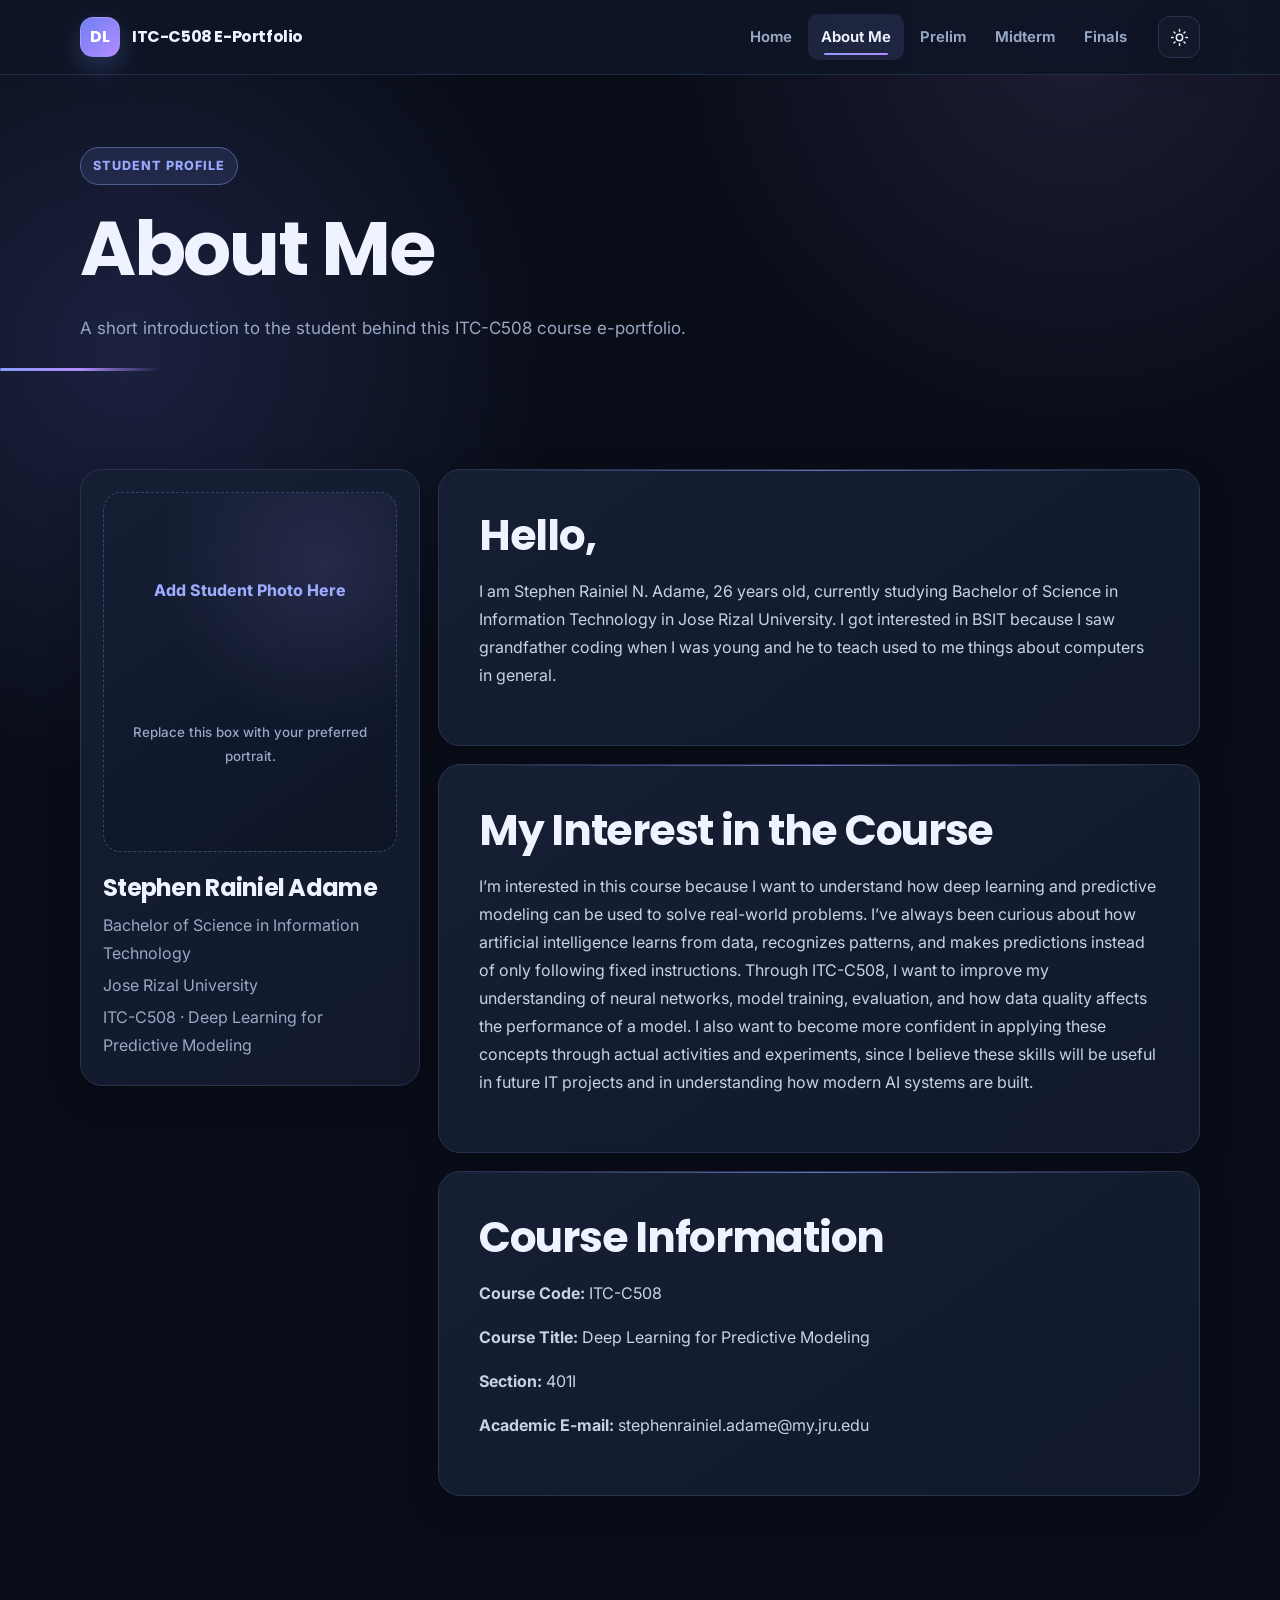
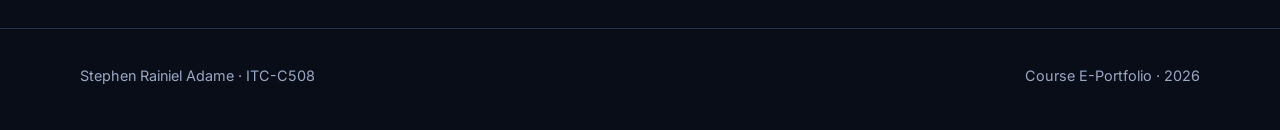
==== about.html @ 0af70e8b "Added dark mode as default + Improve UI design" ====
<!DOCTYPE html>
<html lang="en" data-theme="dark">
<head>
  <meta charset="UTF-8">
  <meta name="viewport" content="width=device-width, initial-scale=1.0">
  <meta name="theme-color" content="#090d18">
  <script>
    (() => {
      const savedTheme = localStorage.getItem('itc508-theme');
      document.documentElement.dataset.theme = savedTheme === 'light' ? 'light' : 'dark';
    })();
  </script>
  <meta name="description" content="About Stephen Rainiel Adame, student in ITC-C508 Deep Learning for Predictive Modeling.">
  <title>About Me | ITC-C508 E-Portfolio</title>
  <link rel="stylesheet" href="assets/styles.css">
</head>
<body>
<header class="site-header">
  <div class="container nav-wrap">
    <a class="brand" href="index.html"><span class="brand-mark">DL</span><span class="brand-text">ITC-C508 E-Portfolio</span></a>
    <button class="menu-button" aria-label="Toggle navigation" aria-expanded="false">☰</button>
    <nav class="nav-links" aria-label="Primary navigation">
      <a href="index.html">Home</a><a href="about.html">About Me</a><a href="prelim.html">Prelim</a><a href="midterm.html">Midterm</a><a href="finals.html">Finals</a>
    </nav>
  </div>
</header>

<main>
  <section class="page-hero">
    <div class="container">
      <span class="eyebrow">Student Profile</span>
      <h1>About Me</h1>
      <p class="lead">A short introduction to the student behind this ITC-C508 course e-portfolio.</p>
    </div>
  </section>

  <section class="section">
    <div class="container about-grid">
      <aside class="profile-card">
        <div class="photo-placeholder">Add Student Photo Here<br><small>Replace this box with your preferred portrait.</small></div>
        <div class="profile-meta">
          <h2>Stephen Rainiel Adame</h2>
          <p>Bachelor of Science in Information Technology</p>
          <p>Jose Rizal University</p>
          <p>ITC-C508 · Deep Learning for Predictive Modeling</p>
        </div>
      </aside>

      <div>
        <article class="info-card">
          <h2>Hello,</h2>
          <p>I am Stephen Rainiel N. Adame, 26 years old, currently studying Bachelor of Science in Information Technology in Jose Rizal University. I got interested in BSIT because I saw grandfather coding when I was young and he to teach used to me things about computers in general.</p>
        </article>

        <article class="info-card">
          <h2>My Interest in the Course</h2>
          <p>I’m interested in this course because I want to understand how deep learning and predictive modeling can be used to solve real-world problems. I’ve always been curious about how artificial intelligence learns from data, recognizes patterns, and makes predictions instead of only following fixed instructions. Through ITC-C508, I want to improve my understanding of neural networks, model training, evaluation, and how data quality affects the performance of a model. I also want to become more confident in applying these concepts through actual activities and experiments, since I believe these skills will be useful in future IT projects and in understanding how modern AI systems are built.</p>
        </article>

        <article class="info-card">
          <h2>Course Information</h2>
          <p><strong>Course Code:</strong> ITC-C508</p>
          <p><strong>Course Title:</strong> Deep Learning for Predictive Modeling</p>
          <p><strong>Section:</strong> 401I</p>
          <p><strong>Academic E-mail:</strong> stephenrainiel.adame@my.jru.edu</p>
        </article>
      </div>
    </div>
  </section>
</main>

<footer class="site-footer"><div class="container footer-row"><span>Stephen Rainiel Adame · ITC-C508</span><span>Course E-Portfolio · <span data-year></span></span></div></footer>
<script src="assets/script.js"></script>
</body>
</html>
---- assets/styles.css ----
@import url('https://fonts.googleapis.com/css2?family=Inter:wght@400;500;600;700&family=Poppins:wght@500;600;700&display=swap');

:root,
html[data-theme="dark"] {
  color-scheme: dark;
  --bg: #090d18;
  --bg-soft: #0d1322;
  --surface: #11192b;
  --surface-2: #151f34;
  --surface-3: #0d1526;
  --surface-glass: rgba(14, 21, 37, 0.82);
  --text: #eef3ff;
  --text-soft: #c7d2e8;
  --muted: #98a8c4;
  --border: #27344f;
  --border-strong: #36476b;
  --primary: #8b9cff;
  --primary-strong: #6f7ff4;
  --accent: #b18cff;
  --accent-soft: rgba(177, 140, 255, 0.13);
  --primary-soft: rgba(139, 156, 255, 0.12);
  --shadow: 0 20px 55px rgba(0, 0, 0, 0.26);
  --shadow-soft: 0 12px 34px rgba(0, 0, 0, 0.18);
  --hero-glow-1: rgba(111, 127, 244, 0.18);
  --hero-glow-2: rgba(177, 140, 255, 0.12);
  --radius-xl: 28px;
  --radius-lg: 22px;
  --radius-md: 15px;
  --max-width: 1120px;
}

html[data-theme="light"] {
  color-scheme: light;
  --bg: #f5f7fb;
  --bg-soft: #eef2f8;
  --surface: #ffffff;
  --surface-2: #f8faff;
  --surface-3: #f1f5fb;
  --surface-glass: rgba(247, 249, 253, 0.86);
  --text: #15213b;
  --text-soft: #33415d;
  --muted: #66748e;
  --border: #dce4f0;
  --border-strong: #c4cfe0;
  --primary: #4f63d9;
  --primary-strong: #394dbf;
  --accent: #8064d8;
  --accent-soft: rgba(128, 100, 216, 0.10);
  --primary-soft: rgba(79, 99, 217, 0.09);
  --shadow: 0 20px 55px rgba(28, 43, 76, 0.10);
  --shadow-soft: 0 12px 34px rgba(28, 43, 76, 0.07);
  --hero-glow-1: rgba(79, 99, 217, 0.12);
  --hero-glow-2: rgba(128, 100, 216, 0.09);
}

* { box-sizing: border-box; }
html { scroll-behavior: smooth; }
body {
  margin: 0;
  min-width: 320px;
  background:
    radial-gradient(circle at 84% 2%, var(--hero-glow-2), transparent 26rem),
    radial-gradient(circle at 10% 20%, var(--hero-glow-1), transparent 27rem),
    var(--bg);
  color: var(--text);
  font-family: 'Inter', system-ui, -apple-system, BlinkMacSystemFont, 'Segoe UI', sans-serif;
  line-height: 1.75;
  transition: background-color .25s ease, color .25s ease;
}

body::before {
  content: '';
  position: fixed;
  inset: 0;
  z-index: -1;
  pointer-events: none;
  opacity: .34;
  background-image:
    linear-gradient(to right, color-mix(in srgb, var(--border) 30%, transparent) 1px, transparent 1px),
    linear-gradient(to bottom, color-mix(in srgb, var(--border) 30%, transparent) 1px, transparent 1px);
  background-size: 44px 44px;
  mask-image: linear-gradient(to bottom, rgba(0,0,0,.52), transparent 72%);
}

a { color: inherit; text-decoration: none; }
img { max-width: 100%; display: block; }
button, input, textarea, select { font: inherit; }
::selection { background: var(--primary); color: #fff; }

.container {
  width: min(calc(100% - 40px), var(--max-width));
  margin: 0 auto;
}

.site-header {
  position: sticky;
  top: 0;
  z-index: 50;
  border-bottom: 1px solid color-mix(in srgb, var(--border) 75%, transparent);
  background: var(--surface-glass);
  backdrop-filter: blur(18px) saturate(130%);
  -webkit-backdrop-filter: blur(18px) saturate(130%);
}

.nav-wrap {
  min-height: 74px;
  display: flex;
  align-items: center;
  gap: 18px;
}

.brand {
  order: 1;
  display: inline-flex;
  align-items: center;
  gap: 12px;
  margin-right: auto;
  font-family: 'Poppins', sans-serif;
  font-weight: 700;
  letter-spacing: -0.025em;
}

.brand-mark {
  width: 40px;
  height: 40px;
  display: grid;
  place-items: center;
  border: 1px solid rgba(255,255,255,.12);
  border-radius: 13px;
  color: #fff;
  background: linear-gradient(135deg, var(--primary-strong), var(--accent));
  box-shadow: 0 10px 26px color-mix(in srgb, var(--primary) 24%, transparent);
}

.brand-text { color: var(--text); }

.nav-links {
  order: 2;
  display: flex;
  align-items: center;
  gap: 3px;
}

.nav-links a {
  position: relative;
  padding: 10px 13px;
  border-radius: 10px;
  color: var(--muted);
  font-weight: 650;
  font-size: .93rem;
  transition: color .18s ease, background-color .18s ease;
}

.nav-links a:hover,
.nav-links a.active {
  color: var(--text);
  background: var(--primary-soft);
}

.nav-links a.active::after {
  content: '';
  position: absolute;
  left: 16px;
  right: 16px;
  bottom: 5px;
  height: 2px;
  border-radius: 999px;
  background: linear-gradient(90deg, var(--primary), var(--accent));
}

.theme-toggle,
.menu-button {
  width: 42px;
  height: 42px;
  display: inline-grid;
  place-items: center;
  border: 1px solid var(--border);
  border-radius: 12px;
  background: var(--surface);
  color: var(--text);
  cursor: pointer;
  box-shadow: var(--shadow-soft);
  transition: transform .18s ease, border-color .18s ease, background-color .18s ease;
}

.theme-toggle { order: 3; }
.menu-button { order: 4; display: none; font-size: 1.15rem; }
.theme-toggle:hover,
.menu-button:hover { transform: translateY(-1px); border-color: var(--border-strong); }
.theme-toggle svg { width: 19px; height: 19px; }

main { min-height: calc(100vh - 150px); }

.hero {
  position: relative;
  padding: 92px 0 66px;
}

.hero::before {
  content: '';
  position: absolute;
  left: 50%;
  top: 24px;
  width: min(900px, 92vw);
  height: 320px;
  transform: translateX(-50%);
  z-index: -1;
  border-radius: 50%;
  background: radial-gradient(circle, var(--hero-glow-1), transparent 68%);
  filter: blur(22px);
}

.hero-grid {
  display: grid;
  grid-template-columns: 1.06fr .94fr;
  gap: 56px;
  align-items: center;
}

.eyebrow {
  display: inline-flex;
  align-items: center;
  gap: 8px;
  margin-bottom: 18px;
  padding: 7px 12px;
  border: 1px solid color-mix(in srgb, var(--primary) 40%, var(--border));
  border-radius: 999px;
  color: color-mix(in srgb, var(--primary) 86%, var(--text));
  background: var(--primary-soft);
  font-size: .79rem;
  font-weight: 800;
  letter-spacing: .08em;
  text-transform: uppercase;
}

h1, h2, h3, h4 {
  font-family: 'Poppins', sans-serif;
  line-height: 1.2;
  margin-top: 0;
  letter-spacing: -0.03em;
  color: var(--text);
}

h1 {
  max-width: 800px;
  margin-bottom: 20px;
  font-size: clamp(2.6rem, 6vw, 4.75rem);
}

h2 { font-size: clamp(1.9rem, 4vw, 2.65rem); margin-bottom: 14px; }
h3 { font-size: 1.24rem; margin-bottom: 10px; }

.hero-course {
  margin: 0 0 18px;
  color: color-mix(in srgb, var(--primary) 82%, var(--text));
  font-family: 'Poppins', sans-serif;
  font-size: clamp(1.15rem, 2vw, 1.45rem);
  font-weight: 600;
}

.hero-name { margin: 0 0 14px; font-weight: 750; color: var(--text-soft); }
.lead { max-width: 735px; color: var(--muted); font-size: 1.06rem; }

.hero-actions {
  margin-top: 30px;
  display: flex;
  flex-wrap: wrap;
  gap: 12px;
}

.btn {
  display: inline-flex;
  align-items: center;
  justify-content: center;
  min-height: 48px;
  padding: 0 20px;
  border: 1px solid transparent;
  border-radius: 12px;
  font-weight: 750;
  transition: transform .18s ease, background-color .18s ease, border-color .18s ease, box-shadow .18s ease;
}

.btn-primary {
  color: #fff;
  background: linear-gradient(135deg, var(--primary-strong), color-mix(in srgb, var(--accent) 78%, var(--primary-strong)));
  box-shadow: 0 12px 28px color-mix(in srgb, var(--primary) 22%, transparent);
}
.btn-primary:hover { transform: translateY(-2px); box-shadow: 0 16px 34px color-mix(in srgb, var(--primary) 28%, transparent); }
.btn-secondary { border-color: var(--border); background: var(--surface); color: var(--text); }
.btn-secondary:hover { transform: translateY(-2px); border-color: var(--border-strong); background: var(--surface-2); }

.hero-visual {
  position: relative;
  padding: 11px;
  border: 1px solid var(--border);
  border-radius: var(--radius-xl);
  background: linear-gradient(145deg, color-mix(in srgb, var(--surface) 92%, var(--primary) 8%), var(--surface));
  box-shadow: var(--shadow);
  overflow: hidden;
}

.hero-visual::before {
  content: '';
  position: absolute;
  inset: 10px;
  z-index: 1;
  border-radius: 20px;
  background: linear-gradient(180deg, transparent 48%, rgba(6,10,20,.55));
  pointer-events: none;
}

.hero-visual img {
  width: 100%;
  aspect-ratio: 4 / 3;
  object-fit: cover;
  border-radius: 20px;
}

.hero-visual::after {
  content: 'ITC-C508 · DEEP LEARNING';
  position: absolute;
  z-index: 2;
  right: 28px;
  bottom: 26px;
  padding: 9px 12px;
  border: 1px solid rgba(255,255,255,.16);
  border-radius: 10px;
  background: rgba(9,13,24,.76);
  backdrop-filter: blur(10px);
  color: #fff;
  font-weight: 800;
  font-size: .76rem;
  letter-spacing: .09em;
}

.section { padding: 60px 0; }
.section-head { max-width: 780px; margin-bottom: 32px; }
.section-head p { color: var(--muted); margin-bottom: 0; }
.course-focus { font-size: 1.06rem; font-weight: 650; color: color-mix(in srgb, var(--primary) 78%, var(--text)) !important; }

.reading-stack { display: grid; gap: 20px; }
.reading-card,
.profile-card,
.info-card,
.activity-card,
.semester-card {
  position: relative;
  border: 1px solid var(--border);
  background: linear-gradient(145deg, color-mix(in srgb, var(--surface) 96%, var(--primary) 4%), var(--surface));
  box-shadow: var(--shadow-soft);
}

.reading-card::before,
.info-card::before,
.activity-card::before {
  content: '';
  position: absolute;
  top: 0;
  left: 26px;
  right: 26px;
  height: 1px;
  background: linear-gradient(90deg, transparent, color-mix(in srgb, var(--primary) 66%, transparent), transparent);
}

.reading-card {
  padding: clamp(25px, 4vw, 39px);
  border-radius: var(--radius-lg);
}
.reading-card p { max-width: 880px; margin-bottom: 0; color: var(--text-soft); }
.reading-card p + p { margin-top: 1.16rem; }
.reading-card h3 { margin-bottom: 13px; }

.semester-grid,
.about-grid,
.metric-grid { display: grid; gap: 18px; }
.semester-grid { grid-template-columns: repeat(3, 1fr); }
.semester-card {
  min-height: 192px;
  padding: 28px;
  overflow: hidden;
  border-radius: var(--radius-lg);
  transition: transform .2s ease, border-color .2s ease, box-shadow .2s ease;
}
.semester-card::after {
  content: '';
  position: absolute;
  width: 120px;
  height: 120px;
  right: -42px;
  bottom: -54px;
  border-radius: 50%;
  background: radial-gradient(circle, var(--accent-soft), transparent 70%);
}
.semester-card:hover { transform: translateY(-4px); border-color: var(--border-strong); box-shadow: var(--shadow); }
.semester-card .number {
  color: color-mix(in srgb, var(--primary) 42%, transparent);
  font-family: 'Poppins', sans-serif;
  font-weight: 700;
  font-size: 3.1rem;
  line-height: 1;
}
.semester-card h3 { margin-top: 16px; }
.semester-card p { color: var(--muted); margin-bottom: 0; }

.page-hero { position: relative; padding: 72px 0 38px; }
.page-hero::after {
  content: '';
  display: block;
  width: min(160px, 30vw);
  height: 3px;
  margin-top: 24px;
  border-radius: 99px;
  background: linear-gradient(90deg, var(--primary), var(--accent), transparent);
}
.page-hero .lead { max-width: 790px; }

.about-grid { grid-template-columns: 340px 1fr; align-items: start; }
.profile-card,
.info-card { border-radius: var(--radius-lg); }
.profile-card { padding: 22px; }
.photo-placeholder {
  min-height: 360px;
  display: grid;
  place-items: center;
  text-align: center;
  border: 1.5px dashed var(--border-strong);
  border-radius: 18px;
  background:
    radial-gradient(circle at 75% 20%, var(--accent-soft), transparent 45%),
    linear-gradient(145deg, var(--surface-2), var(--surface-3));
  color: color-mix(in srgb, var(--primary) 82%, var(--text));
  padding: 28px;
  font-weight: 750;
}
.photo-placeholder small { display: inline-block; margin-top: 8px; color: var(--muted); font-weight: 500; }
.profile-meta { padding-top: 22px; }
.profile-meta h2 { font-size: 1.5rem; margin-bottom: 8px; }
.profile-meta p { margin: 4px 0; color: var(--muted); }
.info-card { padding: clamp(26px, 4vw, 40px); }
.info-card + .info-card { margin-top: 18px; }
.info-card p { color: var(--text-soft); max-width: 820px; }

.activity-stack { display: grid; gap: 32px; }
.activity-card {
  border-radius: 26px;
  box-shadow: var(--shadow);
  overflow: hidden;
}
.activity-header { padding: 29px 30px 21px; }
.activity-kicker {
  color: color-mix(in srgb, var(--primary) 85%, var(--text));
  font-size: .78rem;
  font-weight: 850;
  text-transform: uppercase;
  letter-spacing: .09em;
}
.activity-header h2 { font-size: clamp(1.55rem, 3vw, 2.15rem); margin: 9px 0 0; }
.screenshot-placeholder {
  min-height: 420px;
  margin: 0 30px;
  display: grid;
  place-items: center;
  text-align: center;
  border: 1.5px dashed var(--border-strong);
  border-radius: 18px;
  background:
    radial-gradient(circle at 60% 30%, var(--accent-soft), transparent 42%),
    var(--surface-3);
  color: var(--muted);
  padding: 28px;
}
.screenshot-placeholder strong { display: block; color: var(--text); font-size: 1.04rem; }
.activity-body {
  padding: 28px 30px 34px;
  display: grid;
  grid-template-columns: repeat(2, minmax(0, 1fr));
  gap: 18px;
}
.detail-block {
  padding: 21px;
  border: 1px solid var(--border);
  border-radius: var(--radius-md);
  background: var(--surface-2);
}
.detail-block.wide { grid-column: 1 / -1; }
.detail-block p { color: var(--muted); margin: 0; }

.metric-grid { grid-template-columns: repeat(4, 1fr); margin-top: 15px; }
.metric {
  padding: 16px;
  border: 1px solid var(--border);
  border-radius: 14px;
  background: var(--surface);
}
.metric span { display: block; color: var(--muted); font-size: .82rem; }
.metric strong { display: block; margin-top: 4px; font-size: 1.05rem; color: var(--text); }

.final-reflection {
  position: relative;
  margin-top: 30px;
  padding: clamp(28px, 4vw, 42px);
  overflow: hidden;
  border: 1px solid color-mix(in srgb, var(--primary) 32%, var(--border));
  border-radius: 24px;
  background: linear-gradient(135deg, #18254a, #302a59);
  color: white;
  box-shadow: var(--shadow);
}
.final-reflection::after {
  content: '';
  position: absolute;
  width: 220px;
  height: 220px;
  right: -70px;
  top: -90px;
  border-radius: 50%;
  background: radial-gradient(circle, rgba(177,140,255,.28), transparent 68%);
}
.final-reflection h2 { color: #fff; }
.final-reflection p { max-width: 840px; color: #e2e8f7; }

.site-footer {
  margin-top: 72px;
  padding: 34px 0 42px;
  border-top: 1px solid var(--border);
  color: var(--muted);
  font-size: .9rem;
}
.footer-row { display: flex; justify-content: space-between; gap: 20px; flex-wrap: wrap; }

/* Prelim academic document entries */
.prelim-section { padding-top: 34px; }
.academic-entry { overflow: visible; }
.academic-entry-header {
  display: flex;
  align-items: flex-start;
  justify-content: space-between;
  gap: 28px;
  padding-bottom: 24px;
}
.entry-intro { max-width: 810px; margin: 12px 0 0; color: var(--muted); }
.entry-status {
  flex: 0 0 auto;
  margin-top: 2px;
  padding: 8px 12px;
  border: 1px solid color-mix(in srgb, var(--primary) 35%, var(--border));
  border-radius: 999px;
  background: var(--primary-soft);
  color: color-mix(in srgb, var(--primary) 84%, var(--text));
  font-size: .75rem;
  font-weight: 850;
  letter-spacing: .05em;
  text-transform: uppercase;
}
.entry-meta {
  margin: 0 30px;
  display: grid;
  grid-template-columns: .7fr 1.5fr 1.1fr;
  border: 1px solid var(--border);
  border-radius: 16px;
  overflow: hidden;
  background: var(--surface-2);
}
.entry-meta > div { padding: 16px 18px; border-right: 1px solid var(--border); }
.entry-meta > div:last-child { border-right: 0; }
.entry-meta span,
.section-label {
  display: block;
  margin-bottom: 5px;
  color: color-mix(in srgb, var(--primary) 84%, var(--text));
  font-size: .73rem;
  font-weight: 850;
  letter-spacing: .09em;
  text-transform: uppercase;
}
.entry-meta strong { display: block; color: var(--text); font-size: .93rem; line-height: 1.45; }
.document-section,
.reflection-section {
  margin: 28px 30px 0;
  padding: clamp(22px, 4vw, 32px);
  border: 1px solid var(--border);
  border-radius: 20px;
  background: var(--surface-2);
}
.document-heading {
  display: flex;
  align-items: flex-end;
  justify-content: space-between;
  gap: 24px;
  margin-bottom: 22px;
}
.document-heading h3,
.reflection-heading h3 { margin-bottom: 7px; }
.document-heading p { max-width: 735px; margin: 0; color: var(--muted); }
.document-button { flex: 0 0 auto; }
.pdf-frame {
  min-height: 720px;
  overflow: hidden;
  border: 1px solid var(--border-strong);
  border-radius: 16px;
  background: #0b1020;
  box-shadow: var(--shadow-soft);
}
.pdf-frame object { display: block; width: 100%; height: 760px; background: #fff; }
.pdf-fallback {
  min-height: 720px;
  display: grid;
  place-items: center;
  align-content: center;
  gap: 8px;
  padding: 32px;
  text-align: center;
  color: var(--muted);
  background: var(--surface-3);
}
.pdf-fallback strong { color: var(--text); }
.pdf-fallback p { margin: 0 0 10px; }
.reflection-section { margin-bottom: 30px; background: var(--surface); }
.reflection-heading { padding-bottom: 17px; border-bottom: 1px solid var(--border); }
.reflection-copy { max-width: 855px; padding-top: 8px; }
.reflection-copy p { margin: 18px 0 0; color: var(--text-soft); }

.continuation-card {
  display: grid;
  grid-template-columns: 1.25fr .75fr;
  gap: 34px;
  align-items: center;
  padding: clamp(26px, 4vw, 38px);
  border: 1px dashed var(--border-strong);
  border-radius: 24px;
  background: color-mix(in srgb, var(--surface) 84%, transparent);
}
.continuation-card h2 { margin-bottom: 10px; font-size: clamp(1.55rem, 3vw, 2.1rem); }
.continuation-card p { max-width: 700px; margin: 0; color: var(--muted); }
.continuation-tags { display: flex; flex-wrap: wrap; justify-content: flex-end; gap: 9px; }
.continuation-tags span {
  padding: 8px 11px;
  border: 1px solid var(--border);
  border-radius: 999px;
  background: var(--surface);
  color: var(--text-soft);
  font-size: .8rem;
  font-weight: 700;
}

@media (prefers-reduced-motion: reduce) {
  *, *::before, *::after { scroll-behavior: auto !important; transition-duration: .01ms !important; animation-duration: .01ms !important; }
}

@media (max-width: 900px) {
  .hero-grid, .about-grid { grid-template-columns: 1fr; }
  .hero { padding-top: 58px; }
  .hero-visual { max-width: 720px; }
  .semester-grid { grid-template-columns: 1fr; }
  .metric-grid { grid-template-columns: repeat(2, 1fr); }
  .entry-meta { grid-template-columns: 1fr; }
  .entry-meta > div { border-right: 0; border-bottom: 1px solid var(--border); }
  .entry-meta > div:last-child { border-bottom: 0; }
  .continuation-card { grid-template-columns: 1fr; }
  .continuation-tags { justify-content: flex-start; }
}

@media (max-width: 760px) {
  .container { width: min(calc(100% - 28px), var(--max-width)); }
  .nav-wrap { min-height: 70px; gap: 10px; }
  .theme-toggle, .menu-button { width: 40px; height: 40px; }
  .menu-button { display: inline-grid; place-items: center; }
  .nav-links {
    position: absolute;
    top: 70px;
    left: 14px;
    right: 14px;
    display: none;
    flex-direction: column;
    align-items: stretch;
    padding: 12px;
    border: 1px solid var(--border);
    border-radius: 16px;
    background: var(--surface-glass);
    box-shadow: var(--shadow);
    backdrop-filter: blur(18px);
  }
  .nav-links.open { display: flex; }
  .nav-links a { padding: 12px 14px; }
  .nav-links a.active::after { display: none; }
  .hero { padding-top: 50px; }
  .hero-grid { gap: 36px; }
  .section { padding: 46px 0; }
  .activity-body { grid-template-columns: 1fr; padding: 22px; }
  .detail-block.wide { grid-column: auto; }
  .activity-header { padding: 24px 22px 18px; }
  .screenshot-placeholder { margin: 0 22px; min-height: 280px; }
  .metric-grid { grid-template-columns: 1fr 1fr; }
  .academic-entry-header,
  .document-heading { flex-direction: column; align-items: stretch; }
  .entry-status { align-self: flex-start; }
  .entry-meta,
  .document-section,
  .reflection-section { margin-left: 22px; margin-right: 22px; }
  .document-button { width: 100%; }
  .pdf-frame { min-height: 500px; }
  .pdf-frame object { height: 540px; }
  .pdf-fallback { min-height: 500px; }
}

@media (max-width: 470px) {
  h1 { font-size: 2.35rem; }
  .brand-text { display: none; }
  .metric-grid { grid-template-columns: 1fr; }
  .hero-actions { flex-direction: column; }
  .btn { width: 100%; }
  .hero-visual::after { left: 22px; right: auto; bottom: 22px; font-size: .69rem; }
  .pdf-frame { min-height: 410px; }
  .pdf-frame object { height: 440px; }
  .pdf-fallback { min-height: 410px; padding: 24px; }
}

/* Home course snapshot visual */
.course-console {
  min-height: 455px;
  padding: 28px;
  display: grid;
  grid-template-rows: auto 1fr auto;
  isolation: isolate;
  background:
    radial-gradient(circle at 70% 22%, var(--accent-soft), transparent 34%),
    radial-gradient(circle at 24% 62%, var(--primary-soft), transparent 36%),
    linear-gradient(145deg, var(--surface-2), var(--surface));
}
.course-console::before {
  inset: 0;
  border-radius: inherit;
  background:
    linear-gradient(to right, color-mix(in srgb, var(--border) 34%, transparent) 1px, transparent 1px),
    linear-gradient(to bottom, color-mix(in srgb, var(--border) 34%, transparent) 1px, transparent 1px);
  background-size: 30px 30px;
  opacity: .38;
}
.course-console::after { content: none; }
.console-topline {
  position: relative;
  z-index: 3;
  display: flex;
  justify-content: space-between;
  gap: 18px;
  color: var(--muted);
  font-size: .73rem;
  font-weight: 800;
  letter-spacing: .09em;
  text-transform: uppercase;
}
.console-status { display: inline-flex; align-items: center; gap: 7px; }
.console-status i {
  width: 7px;
  height: 7px;
  border-radius: 50%;
  background: #64d8a7;
  box-shadow: 0 0 0 5px rgba(100,216,167,.09);
}
.console-orbit {
  position: relative;
  z-index: 2;
  width: min(280px, 74%);
  aspect-ratio: 1;
  margin: 10px auto 2px;
  border: 1px solid color-mix(in srgb, var(--primary) 22%, transparent);
  border-radius: 50%;
}
.console-orbit::before,
.console-orbit::after {
  content: '';
  position: absolute;
  inset: 16%;
  border: 1px solid color-mix(in srgb, var(--accent) 20%, transparent);
  border-radius: 50%;
}
.console-orbit::after { inset: 32%; }
.orbit-core {
  position: absolute;
  left: 50%;
  top: 50%;
  transform: translate(-50%, -50%);
  width: 76px;
  height: 76px;
  display: grid;
  place-items: center;
  border: 1px solid color-mix(in srgb, var(--primary) 40%, var(--border));
  border-radius: 22px;
  background: linear-gradient(135deg, var(--primary-strong), var(--accent));
  color: #fff;
  font-family: 'Poppins', sans-serif;
  font-size: 1.45rem;
  font-weight: 700;
  box-shadow: 0 18px 42px color-mix(in srgb, var(--primary) 26%, transparent);
}
.orbit-node {
  position: absolute;
  width: 15px;
  height: 15px;
  border: 3px solid var(--surface-2);
  border-radius: 50%;
  background: var(--primary);
  box-shadow: 0 0 18px color-mix(in srgb, var(--primary) 52%, transparent);
}
.node-one { left: 14%; top: 27%; }
.node-two { right: 8%; top: 48%; background: var(--accent); }
.node-three { left: 36%; bottom: 5%; background: #64d8a7; }
.orbit-line {
  position: absolute;
  height: 1px;
  transform-origin: left center;
  background: linear-gradient(90deg, color-mix(in srgb, var(--primary) 50%, transparent), transparent);
}
.line-one { width: 90px; left: 20%; top: 33%; transform: rotate(24deg); }
.line-two { width: 92px; left: 54%; top: 52%; transform: rotate(-8deg); }
.line-three { width: 86px; left: 40%; top: 68%; transform: rotate(-66deg); }
.console-copy { position: relative; z-index: 3; }
.console-label {
  display: block;
  margin-bottom: 7px;
  color: color-mix(in srgb, var(--primary) 88%, var(--text));
  font-size: .75rem;
  font-weight: 850;
  letter-spacing: .11em;
}
.console-copy h3 { margin-bottom: 8px; font-size: 1.3rem; }
.console-copy p { margin: 0; color: var(--muted); font-size: .91rem; line-height: 1.65; }
.console-tags { display: flex; flex-wrap: wrap; gap: 8px; margin-top: 15px; }
.console-tags span {
  padding: 6px 9px;
  border: 1px solid var(--border);
  border-radius: 999px;
  background: color-mix(in srgb, var(--surface) 82%, transparent);
  color: var(--text-soft);
  font-size: .72rem;
  font-weight: 700;
}

@media (max-width: 760px) {
  .course-console { min-height: 410px; padding: 24px; }
  .console-orbit { width: min(245px, 78%); }
}
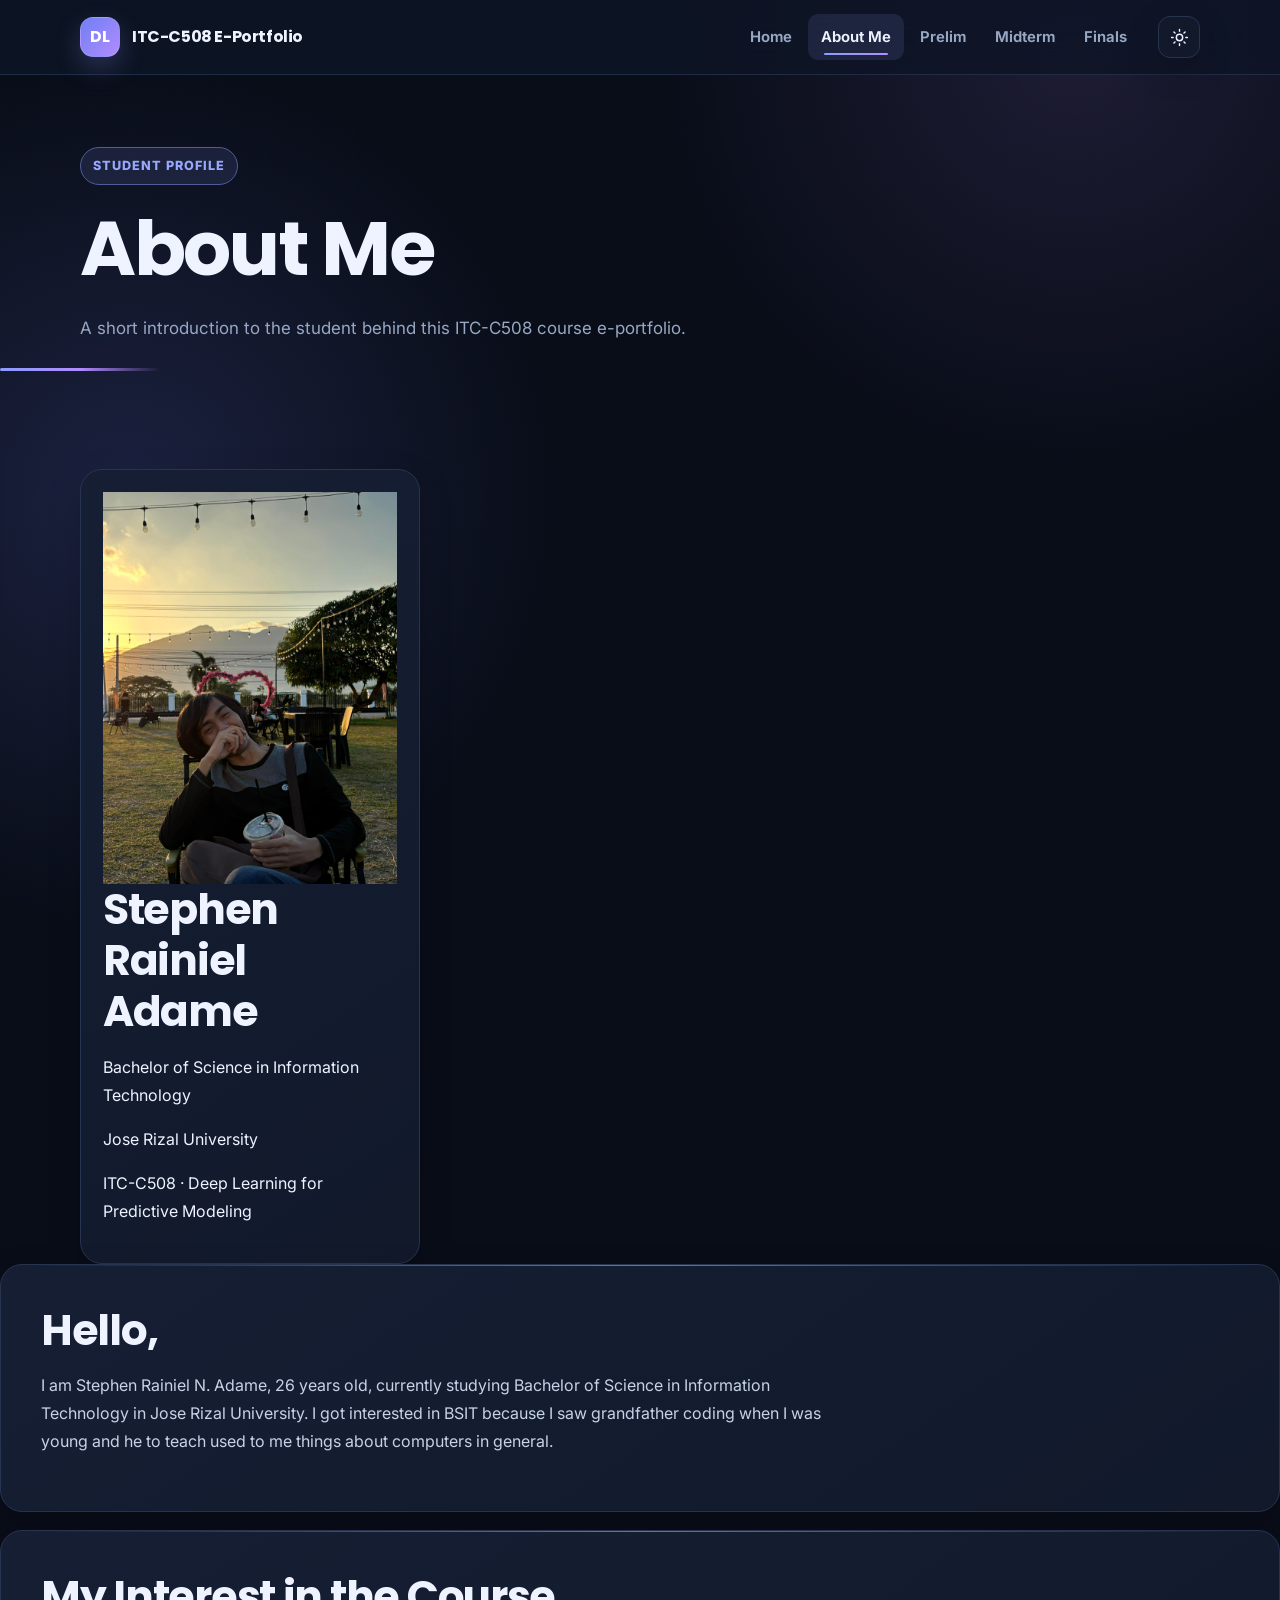
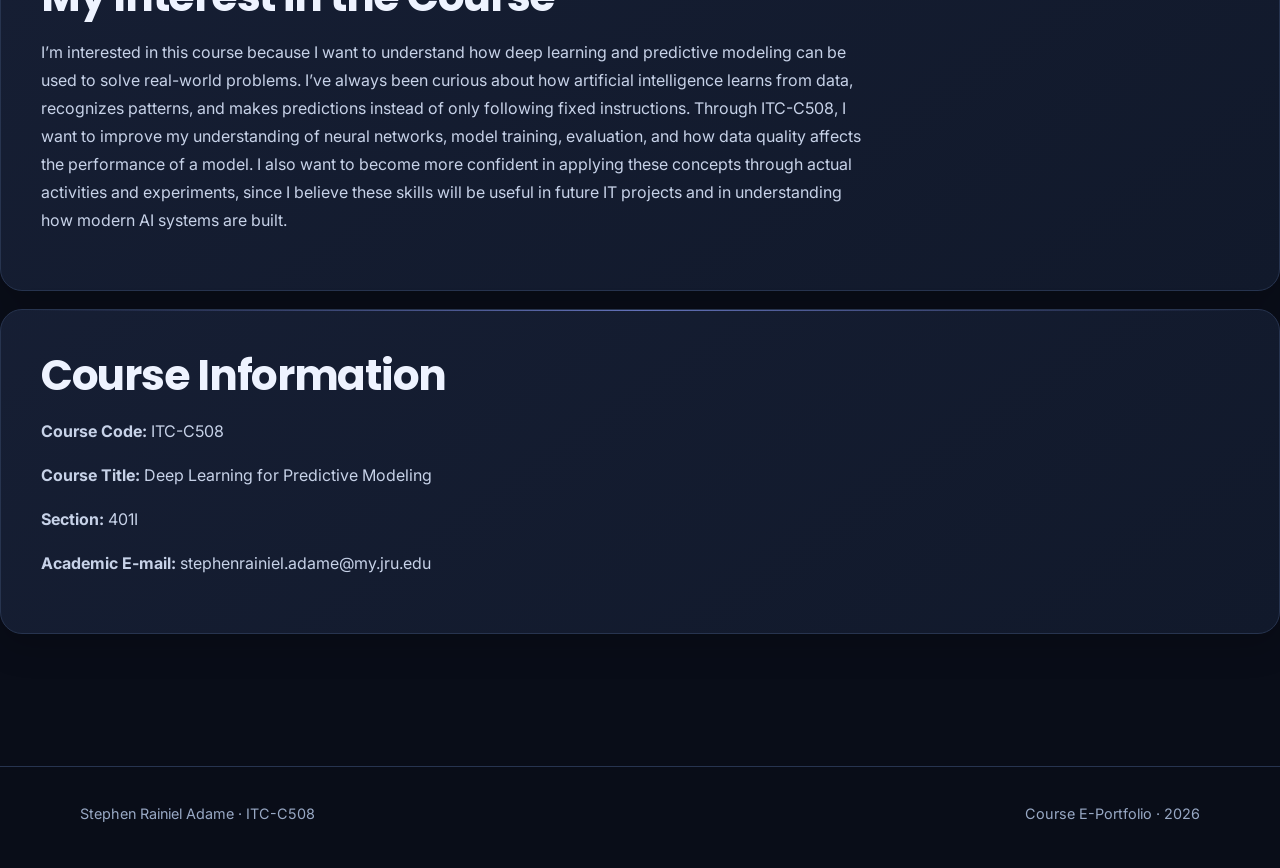
==== commit 17c66dba: "Put related activities together" ====
--- a/about.html
+++ b/about.html
@@ -37,8 +37,7 @@
   <section class="section">
     <div class="container about-grid">
       <aside class="profile-card">
-        <div class="photo-placeholder">Add Student Photo Here<br><small>Replace this box with your preferred portrait.</small></div>
-        <div class="profile-meta">
+        <img src="assets/images/stephen.jpg" alt="Stephen Rainiel Adame">
           <h2>Stephen Rainiel Adame</h2>
           <p>Bachelor of Science in Information Technology</p>
           <p>Jose Rizal University</p>
--- a/assets/styles.css
+++ b/assets/styles.css
@@ -840,3 +840,155 @@
   .course-console { min-height: 410px; padding: 24px; }
   .console-orbit { width: min(245px, 78%); }
 }
+
+/* Home: clearer grouping for course expectations */
+.expectations-head { max-width: 820px; }
+
+.topic-panel,
+.reflection-expectation-card {
+  position: relative;
+  border: 1px solid var(--border);
+  border-radius: var(--radius-xl);
+  background: linear-gradient(145deg, color-mix(in srgb, var(--surface) 96%, var(--primary) 4%), var(--surface));
+  box-shadow: var(--shadow-soft);
+}
+
+.topic-panel {
+  overflow: hidden;
+  padding: clamp(28px, 4.5vw, 48px);
+}
+
+.topic-panel::before {
+  content: '';
+  position: absolute;
+  inset: 0 auto auto 0;
+  width: 100%;
+  height: 3px;
+  background: linear-gradient(90deg, var(--primary), var(--accent), transparent 82%);
+}
+
+.topic-panel-head {
+  max-width: 820px;
+  margin-bottom: 30px;
+}
+
+.topic-panel-head h3 {
+  margin: 5px 0 0;
+  font-size: clamp(1.45rem, 3vw, 2rem);
+}
+
+.topic-subsection {
+  max-width: 920px;
+}
+
+.topic-subsection h4 {
+  display: flex;
+  align-items: center;
+  gap: 10px;
+  margin: 0 0 14px;
+  font-size: 1.08rem;
+  color: var(--text);
+}
+
+.topic-subsection h4::before {
+  content: '';
+  width: 8px;
+  height: 8px;
+  flex: 0 0 8px;
+  border-radius: 50%;
+  background: linear-gradient(135deg, var(--primary), var(--accent));
+  box-shadow: 0 0 0 5px var(--primary-soft);
+}
+
+.topic-subsection p,
+.standalone-reading-card p,
+.reflection-expectation-copy p {
+  color: var(--text-soft);
+}
+
+.topic-subsection p { margin: 0; }
+.topic-subsection p + p { margin-top: 1.16rem; }
+
+.topic-divider {
+  height: 1px;
+  margin: 34px 0;
+  background: linear-gradient(90deg, var(--border-strong), var(--border), transparent);
+}
+
+.course-topic-section {
+  padding-top: 44px;
+  padding-bottom: 44px;
+}
+
+.nlp-topic-section {
+  background: linear-gradient(180deg, transparent, color-mix(in srgb, var(--primary-soft) 55%, transparent), transparent);
+}
+
+.topic-section-head {
+  max-width: 825px;
+  margin-bottom: 24px;
+}
+
+.standalone-reading-card {
+  padding: clamp(28px, 4vw, 42px);
+}
+
+.reflection-topic-section { padding-top: 50px; }
+
+.reflection-expectation-card {
+  display: grid;
+  grid-template-columns: 90px minmax(0, 1fr);
+  gap: 28px;
+  padding: clamp(28px, 4.5vw, 46px);
+  overflow: hidden;
+}
+
+.reflection-expectation-card::after {
+  content: '';
+  position: absolute;
+  width: 220px;
+  height: 220px;
+  right: -95px;
+  top: -100px;
+  border-radius: 50%;
+  background: radial-gradient(circle, var(--accent-soft), transparent 70%);
+  pointer-events: none;
+}
+
+.reflection-marker {
+  width: 72px;
+  height: 72px;
+  display: grid;
+  place-items: center;
+  border: 1px solid color-mix(in srgb, var(--primary) 38%, var(--border));
+  border-radius: 20px;
+  background: var(--primary-soft);
+  color: color-mix(in srgb, var(--primary) 84%, var(--text));
+  font-family: 'Poppins', sans-serif;
+  font-size: 1.15rem;
+  font-weight: 800;
+}
+
+.reflection-expectation-copy {
+  position: relative;
+  z-index: 1;
+  max-width: 880px;
+}
+
+.reflection-expectation-copy p { margin: 0; }
+.reflection-expectation-copy p + p { margin-top: 1.18rem; }
+
+@media (max-width: 720px) {
+  .topic-panel { padding: 25px 22px; }
+  .topic-divider { margin: 28px 0; }
+  .reflection-expectation-card {
+    grid-template-columns: 1fr;
+    gap: 18px;
+    padding: 25px 22px;
+  }
+  .reflection-marker {
+    width: 58px;
+    height: 58px;
+    border-radius: 16px;
+  }
+}
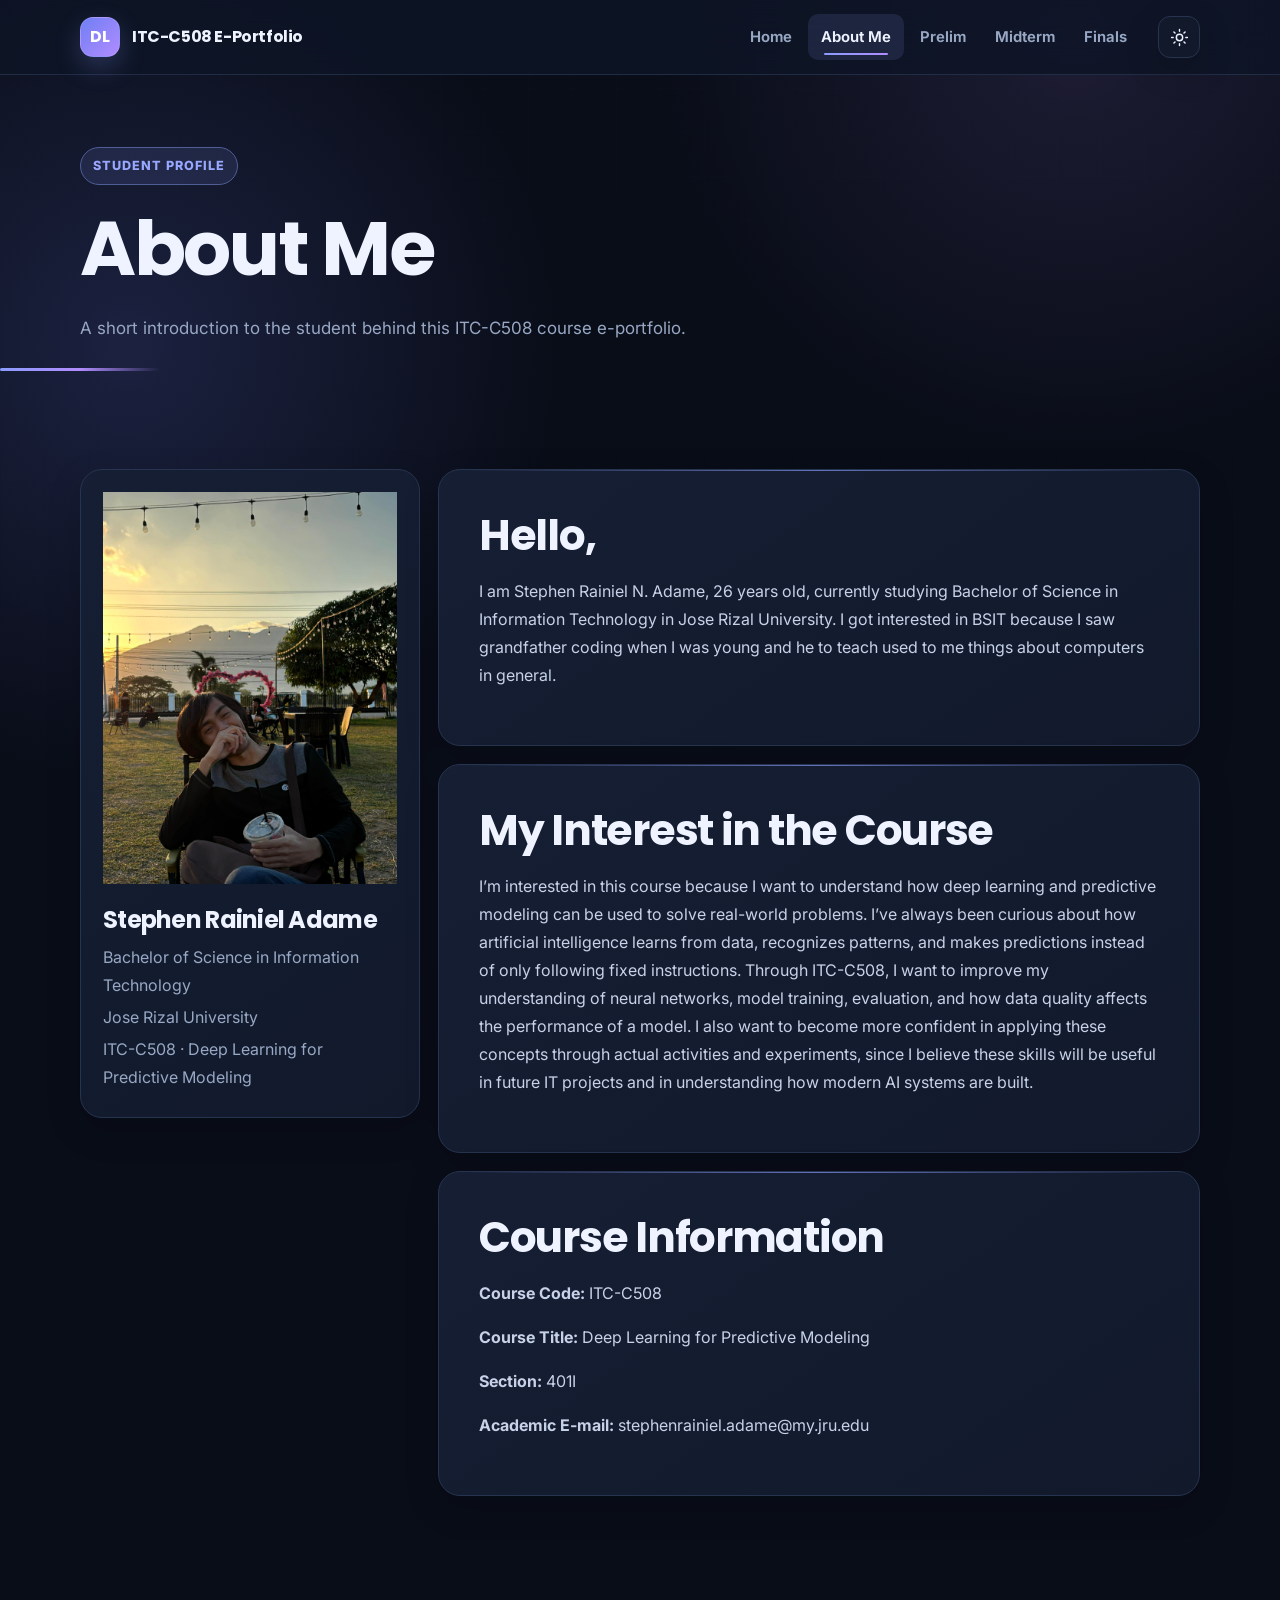
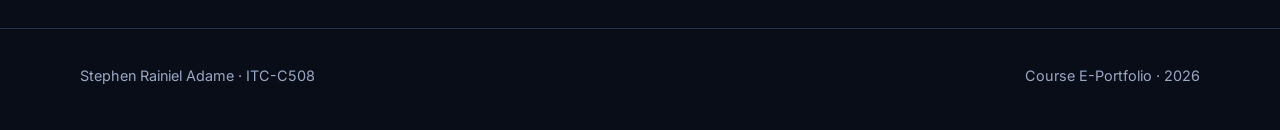
==== commit 3b5e9a84: "fixed broken div" ====
--- a/about.html
+++ b/about.html
@@ -37,7 +37,8 @@
   <section class="section">
     <div class="container about-grid">
       <aside class="profile-card">
-        <img src="assets/images/stephen.jpg" alt="Stephen Rainiel Adame">
+        <img src="assets/images/stephen.jpg" alt="Stephen Rainiel Adame" class="profile-image">
+        <div class="profile-meta">
           <h2>Stephen Rainiel Adame</h2>
           <p>Bachelor of Science in Information Technology</p>
           <p>Jose Rizal University</p>
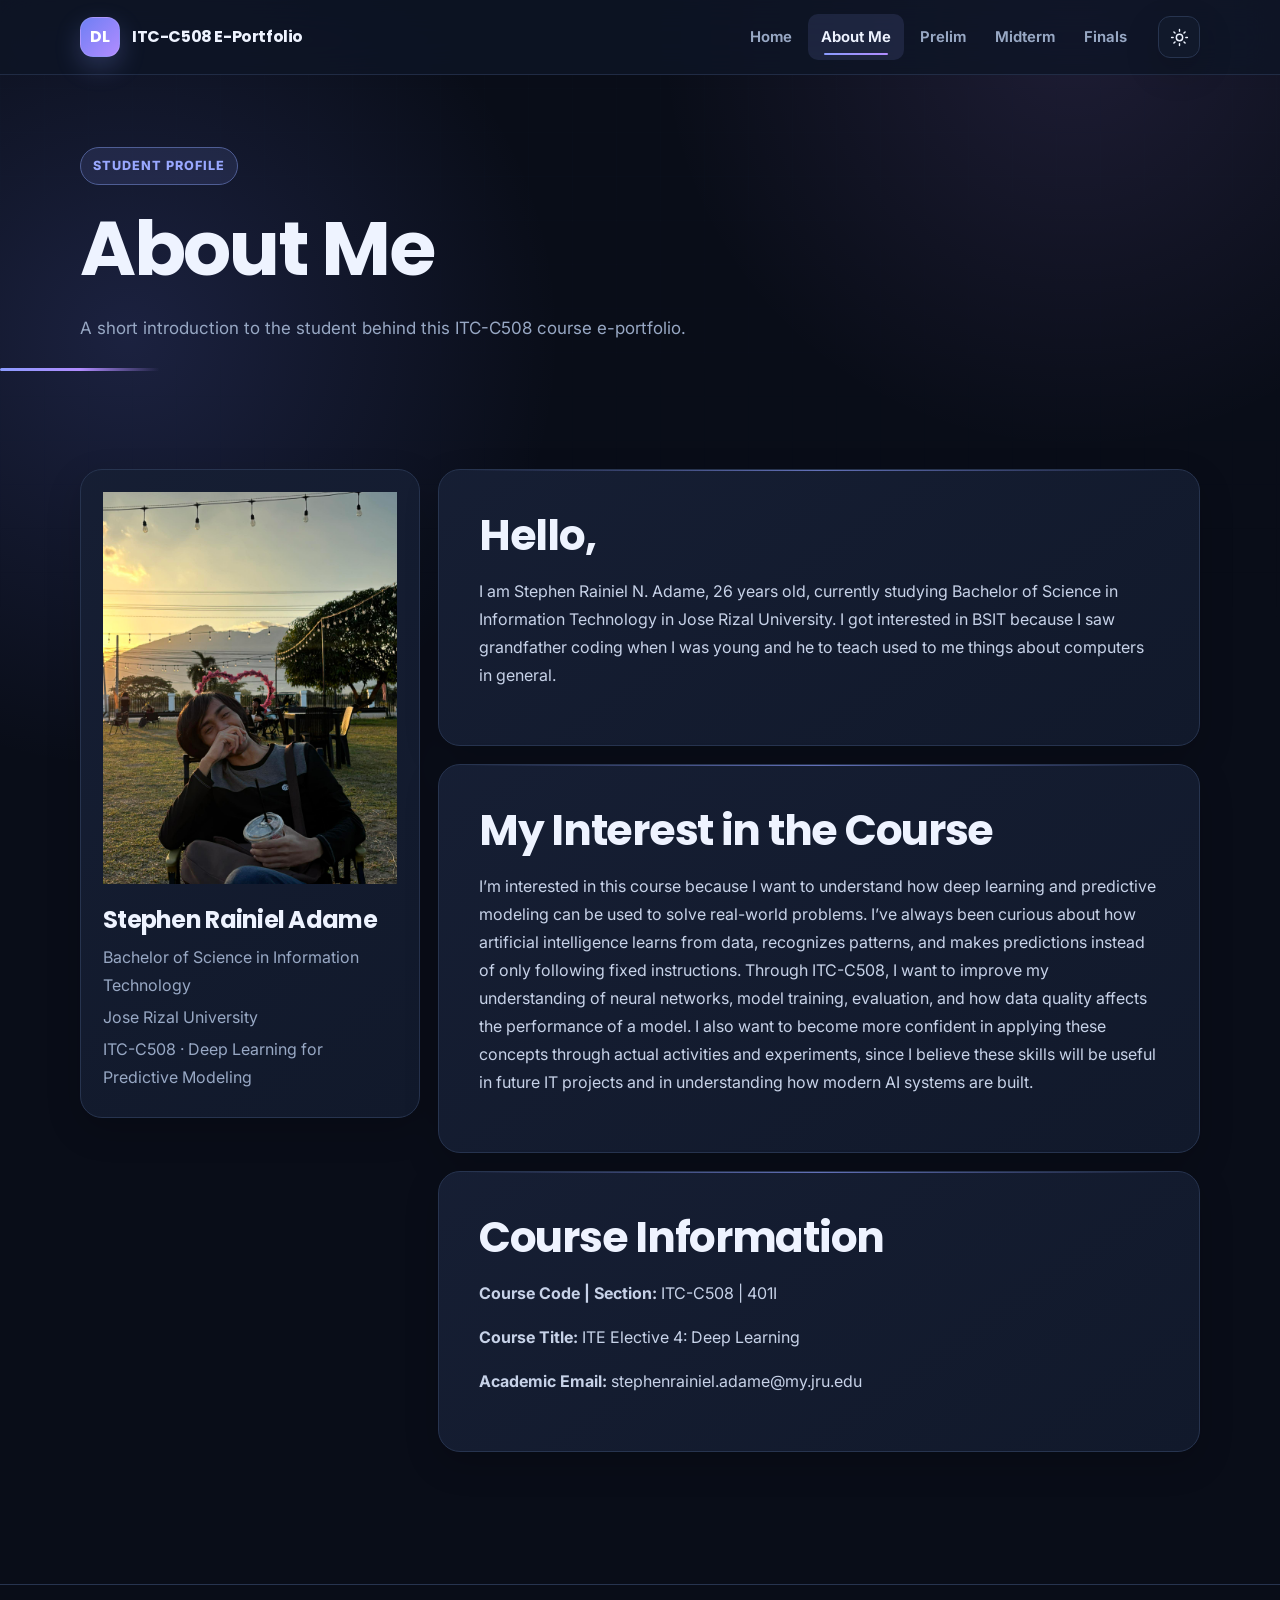
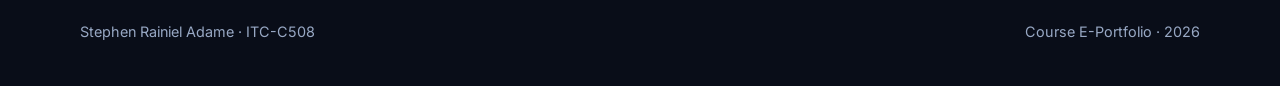
==== commit 2e3e9388: "Small update" ====
--- a/about.html
+++ b/about.html
@@ -59,10 +59,9 @@
 
         <article class="info-card">
           <h2>Course Information</h2>
-          <p><strong>Course Code:</strong> ITC-C508</p>
-          <p><strong>Course Title:</strong> Deep Learning for Predictive Modeling</p>
-          <p><strong>Section:</strong> 401I</p>
-          <p><strong>Academic E-mail:</strong> stephenrainiel.adame@my.jru.edu</p>
+          <p><strong>Course Code | Section:</strong> ITC-C508 | 401I</p>
+          <p><strong>Course Title:</strong> ITE Elective 4: Deep Learning</p>
+          <p><strong>Academic Email:</strong> stephenrainiel.adame@my.jru.edu</p>
         </article>
       </div>
     </div>
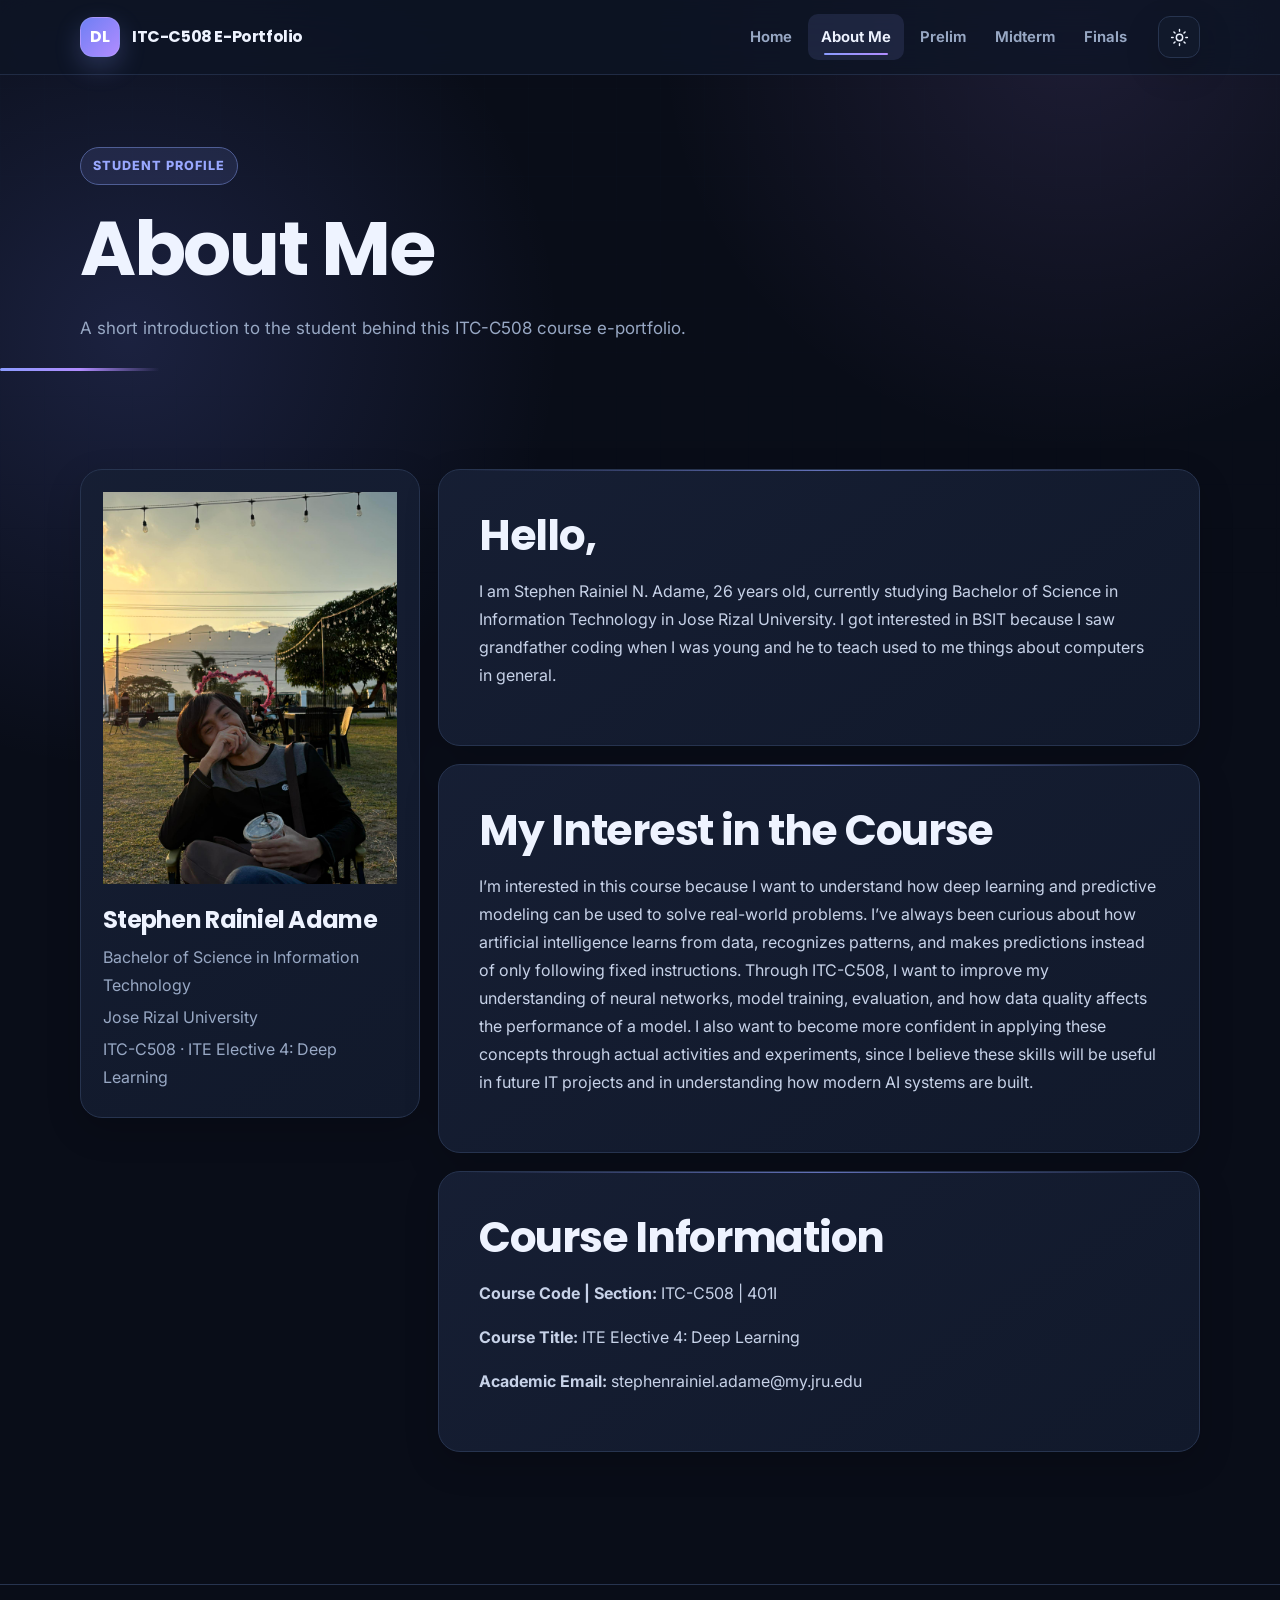
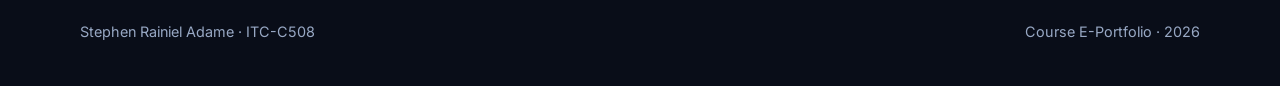
==== commit 02aca372: "Updated some texts" ====
--- a/about.html
+++ b/about.html
@@ -42,7 +42,7 @@
           <h2>Stephen Rainiel Adame</h2>
           <p>Bachelor of Science in Information Technology</p>
           <p>Jose Rizal University</p>
-          <p>ITC-C508 · Deep Learning for Predictive Modeling</p>
+          <p>ITC-C508 · ITE Elective 4: Deep Learning</p>
         </div>
       </aside>
 
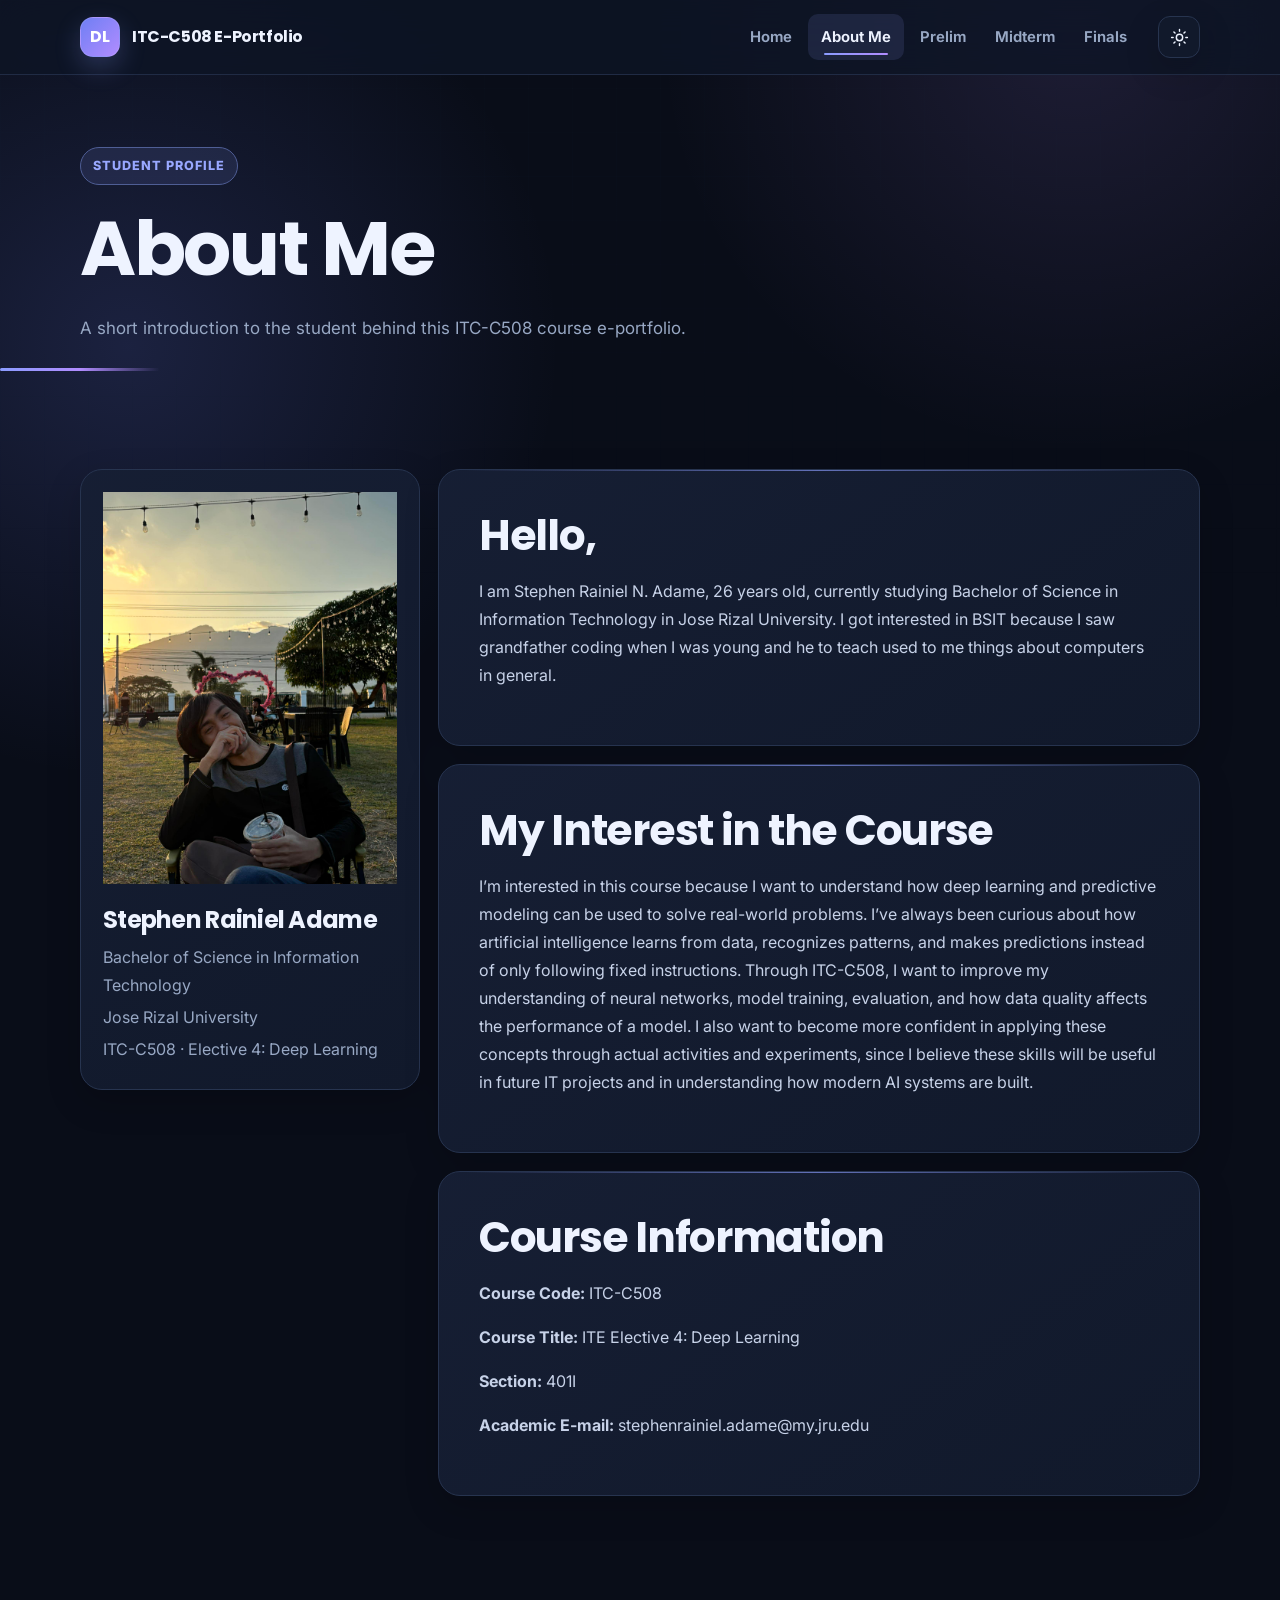
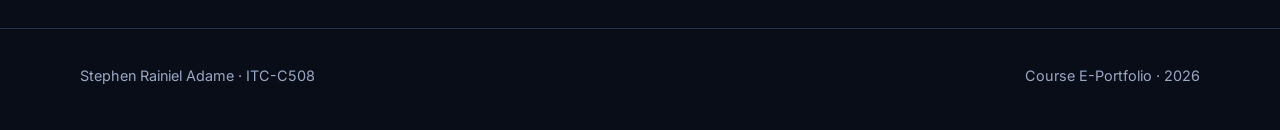
==== commit ab03cbbc: "Added the other files (Excel and ipynb)" ====
--- a/about.html
+++ b/about.html
@@ -10,7 +10,7 @@
       document.documentElement.dataset.theme = savedTheme === 'light' ? 'light' : 'dark';
     })();
   </script>
-  <meta name="description" content="About Stephen Rainiel Adame, student in ITC-C508 Deep Learning for Predictive Modeling.">
+  <meta name="description" content="About Stephen Rainiel Adame, student in ITC-C508 ITE Elective 4: Deep Learning.">
   <title>About Me | ITC-C508 E-Portfolio</title>
   <link rel="stylesheet" href="assets/styles.css">
 </head>
@@ -37,12 +37,12 @@
   <section class="section">
     <div class="container about-grid">
       <aside class="profile-card">
-        <img src="assets/images/stephen.jpg" alt="Stephen Rainiel Adame" class="profile-image">
+        <img class="profile-image" src="assets/images/stephen.jpg" alt="Profile photo of Stephen Rainiel Adame">
         <div class="profile-meta">
           <h2>Stephen Rainiel Adame</h2>
           <p>Bachelor of Science in Information Technology</p>
           <p>Jose Rizal University</p>
-          <p>ITC-C508 · ITE Elective 4: Deep Learning</p>
+          <p>ITC-C508 · Elective 4: Deep Learning</p>
         </div>
       </aside>
 
@@ -59,9 +59,10 @@
 
         <article class="info-card">
           <h2>Course Information</h2>
-          <p><strong>Course Code | Section:</strong> ITC-C508 | 401I</p>
+          <p><strong>Course Code:</strong> ITC-C508</p>
           <p><strong>Course Title:</strong> ITE Elective 4: Deep Learning</p>
-          <p><strong>Academic Email:</strong> stephenrainiel.adame@my.jru.edu</p>
+          <p><strong>Section:</strong> 401I</p>
+          <p><strong>Academic E-mail:</strong> stephenrainiel.adame@my.jru.edu</p>
         </article>
       </div>
     </div>
--- a/assets/styles.css
+++ b/assets/styles.css
@@ -992,3 +992,164 @@
     border-radius: 16px;
   }
 }
+
+/* Supporting evidence and downloadable activity resources */
+.supporting-section {
+  margin: 28px 30px 0;
+  padding: clamp(22px, 4vw, 32px);
+  border: 1px solid var(--border);
+  border-radius: 20px;
+  background: var(--surface-2);
+}
+.supporting-heading {
+  display: flex;
+  justify-content: space-between;
+  gap: 24px;
+  margin-bottom: 22px;
+}
+.supporting-heading h3 { margin-bottom: 7px; }
+.supporting-heading p { max-width: 760px; margin: 0; color: var(--muted); }
+.evidence-figure {
+  overflow: hidden;
+  border: 1px solid var(--border-strong);
+  border-radius: 18px;
+  background: var(--surface);
+  box-shadow: var(--shadow-soft);
+}
+.evidence-image-wrap {
+  padding: clamp(12px, 2.2vw, 20px);
+  background:
+    linear-gradient(135deg, color-mix(in srgb, var(--primary-soft) 64%, transparent), transparent 45%),
+    var(--surface-3);
+  border-bottom: 1px solid var(--border);
+}
+.evidence-image-wrap img {
+  display: block;
+  width: 100%;
+  height: auto;
+  max-height: 700px;
+  object-fit: contain;
+  margin: 0 auto;
+  border-radius: 12px;
+  background: #fff;
+}
+.evidence-caption {
+  display: grid;
+  grid-template-columns: auto 1fr auto;
+  gap: 18px;
+  align-items: center;
+  padding: 18px 20px;
+}
+.evidence-caption h4,
+.resource-card h4 { margin: 2px 0 5px; font-size: 1rem; }
+.evidence-caption p,
+.resource-card p { margin: 0; color: var(--muted); font-size: .91rem; }
+.resource-type {
+  color: color-mix(in srgb, var(--primary) 86%, var(--text));
+  font-size: .7rem;
+  font-weight: 850;
+  letter-spacing: .08em;
+  text-transform: uppercase;
+}
+.text-link {
+  white-space: nowrap;
+  color: var(--primary);
+  font-size: .86rem;
+  font-weight: 800;
+  text-decoration: none;
+}
+.text-link:hover { text-decoration: underline; }
+.resource-card {
+  display: grid;
+  grid-template-columns: auto 1fr auto;
+  gap: 18px;
+  align-items: center;
+  margin-top: 18px;
+  padding: 20px;
+  border: 1px solid var(--border);
+  border-radius: 16px;
+  background: var(--surface);
+}
+.resource-icon {
+  width: 54px;
+  height: 54px;
+  display: grid;
+  place-items: center;
+  border: 1px solid color-mix(in srgb, var(--primary) 38%, var(--border));
+  border-radius: 14px;
+  background: var(--primary-soft);
+  color: color-mix(in srgb, var(--primary) 88%, var(--text));
+  font-size: .72rem;
+  font-weight: 900;
+  letter-spacing: .04em;
+}
+.resource-meta {
+  display: flex;
+  flex-wrap: wrap;
+  gap: 7px;
+  margin-top: 10px;
+}
+.resource-meta span {
+  padding: 5px 8px;
+  border: 1px solid var(--border);
+  border-radius: 999px;
+  background: var(--surface-2);
+  color: var(--muted);
+  font-size: .72rem;
+  font-weight: 700;
+}
+.resource-download { white-space: nowrap; }
+
+@media (max-width: 760px) {
+  .supporting-section { margin-left: 22px; margin-right: 22px; }
+  .evidence-caption,
+  .resource-card { grid-template-columns: 1fr; }
+  .evidence-caption .text-link { justify-self: start; }
+  .resource-icon { width: 48px; height: 48px; }
+  .resource-download { width: 100%; }
+}
+
+
+/* PT-P2 experiment summary inside supporting resources */
+.experiment-snapshot {
+  display: grid;
+  grid-template-columns: repeat(3, minmax(0, 1fr));
+  gap: 12px;
+  margin: 0 0 18px;
+}
+.experiment-snapshot > div {
+  min-width: 0;
+  padding: 16px 17px;
+  border: 1px solid var(--border);
+  border-radius: 15px;
+  background: var(--surface);
+}
+.experiment-snapshot span,
+.experiment-snapshot small {
+  display: block;
+  color: var(--muted);
+}
+.experiment-snapshot span {
+  margin-bottom: 6px;
+  font-size: .7rem;
+  font-weight: 850;
+  letter-spacing: .07em;
+  text-transform: uppercase;
+}
+.experiment-snapshot strong {
+  display: block;
+  color: var(--text);
+  font-size: 1rem;
+  line-height: 1.35;
+}
+.experiment-snapshot small {
+  margin-top: 4px;
+  font-size: .75rem;
+  line-height: 1.4;
+}
+.ptp2-supporting .resource-card + .resource-card {
+  margin-top: 12px;
+}
+@media (max-width: 760px) {
+  .experiment-snapshot { grid-template-columns: 1fr; }
+}
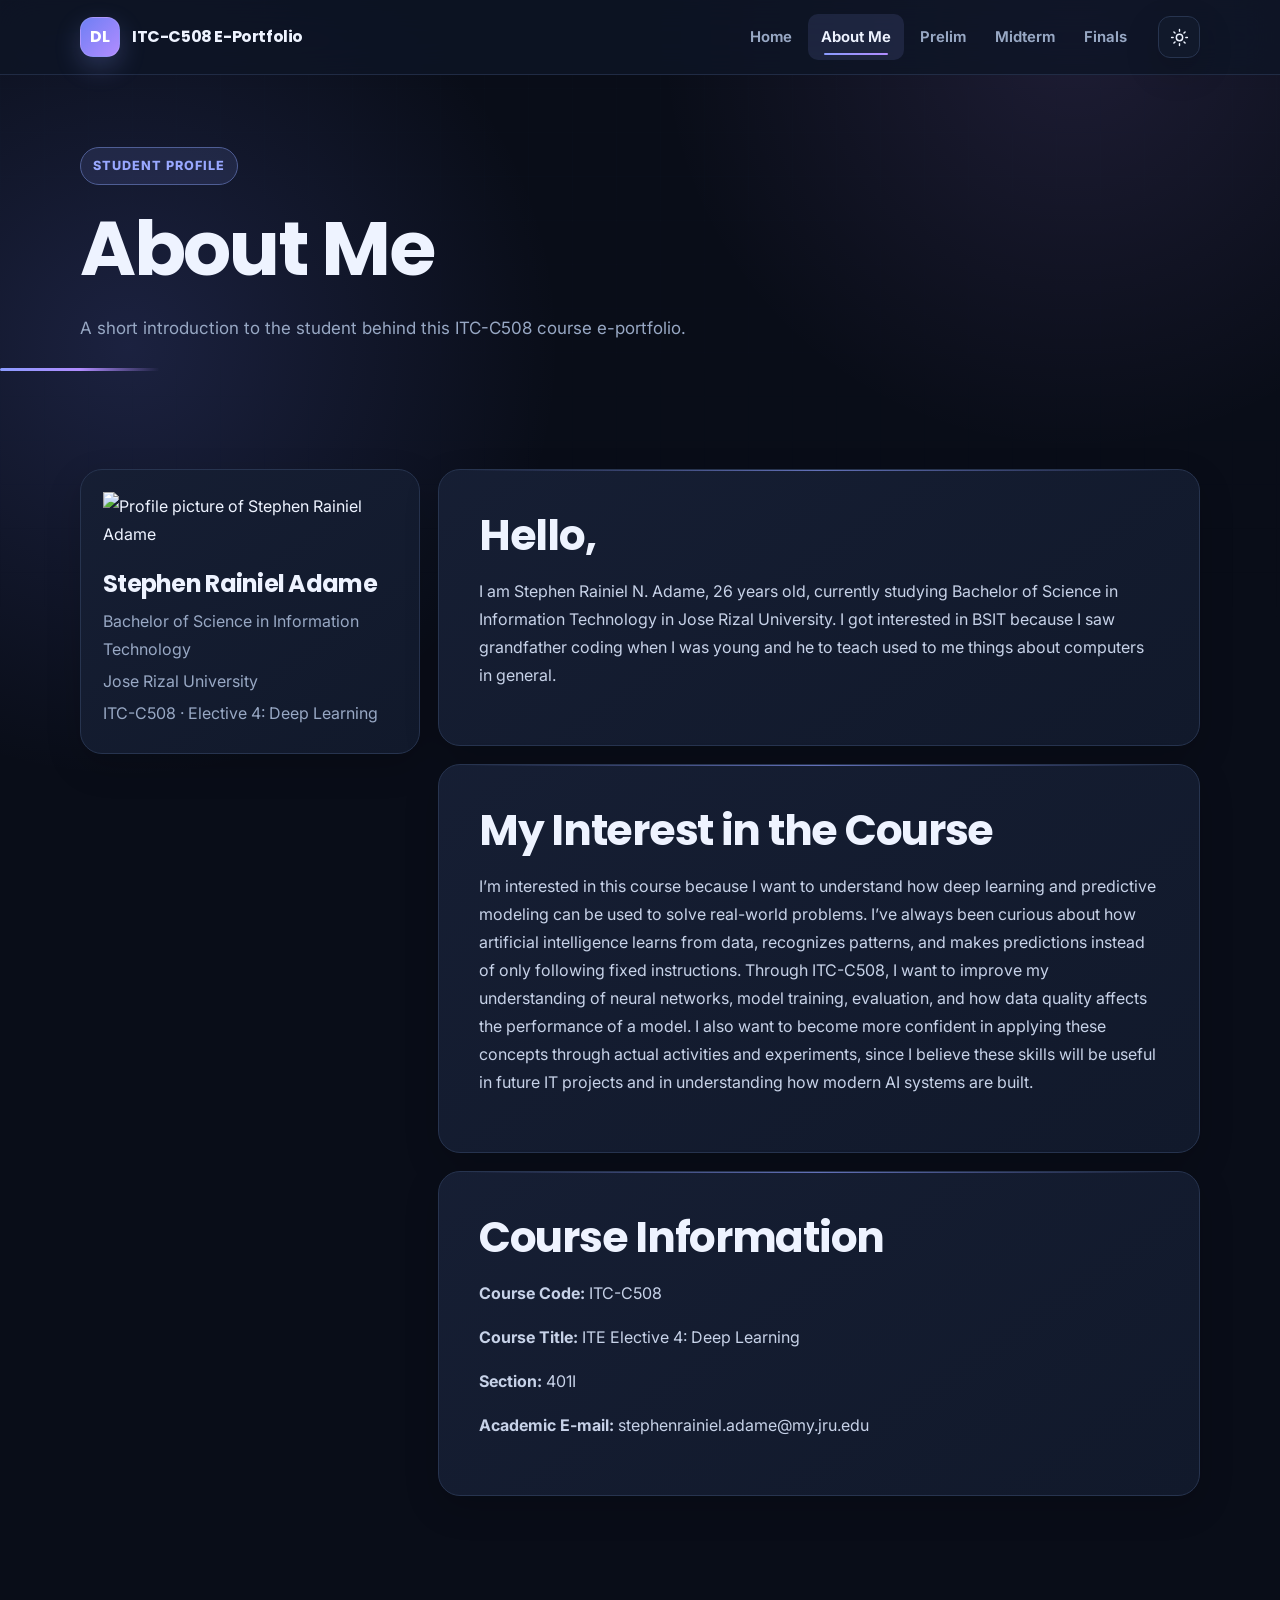
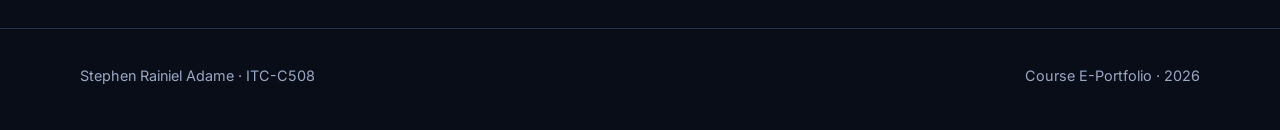
==== commit 1b4807c6: "Fix UI again" ====
--- a/about.html
+++ b/about.html
@@ -12,7 +12,7 @@
   </script>
   <meta name="description" content="About Stephen Rainiel Adame, student in ITC-C508 ITE Elective 4: Deep Learning.">
   <title>About Me | ITC-C508 E-Portfolio</title>
-  <link rel="stylesheet" href="assets/styles.css">
+  <link rel="stylesheet" href="assets/styles.css?v=20260913-2">
 </head>
 <body>
 <header class="site-header">
@@ -37,7 +37,7 @@
   <section class="section">
     <div class="container about-grid">
       <aside class="profile-card">
-        <img class="profile-image" src="assets/images/stephen.jpg" alt="Profile photo of Stephen Rainiel Adame">
+        <img class="profile-image" src="assets/stephen.jpg" alt="Profile picture of Stephen Rainiel Adame">
         <div class="profile-meta">
           <h2>Stephen Rainiel Adame</h2>
           <p>Bachelor of Science in Information Technology</p>
@@ -70,6 +70,6 @@
 </main>
 
 <footer class="site-footer"><div class="container footer-row"><span>Stephen Rainiel Adame · ITC-C508</span><span>Course E-Portfolio · <span data-year></span></span></div></footer>
-<script src="assets/script.js"></script>
+<script src="assets/script.js?v=20260913-2"></script>
 </body>
 </html>
--- a/assets/styles.css
+++ b/assets/styles.css
@@ -1153,3 +1153,304 @@
 @media (max-width: 760px) {
   .experiment-snapshot { grid-template-columns: 1fr; }
 }
+
+/* =========================================================
+   Supporting activity files — polished artifact presentation
+   ========================================================= */
+.artifact-section {
+  margin: 34px 30px 0;
+  padding: clamp(24px, 3.2vw, 34px);
+  border: 1px solid var(--border);
+  border-radius: 22px;
+  background: linear-gradient(180deg, var(--surface-2), var(--surface-3));
+  box-shadow: inset 0 1px 0 rgba(255,255,255,.025);
+}
+
+.artifact-heading {
+  display: flex;
+  align-items: flex-start;
+  justify-content: space-between;
+  gap: 22px;
+  margin: 0 0 24px;
+  padding-bottom: 20px;
+  border-bottom: 1px solid var(--border);
+}
+
+.artifact-heading > div { min-width: 0; }
+.artifact-heading h3 {
+  margin: 4px 0 7px;
+  font-size: clamp(1.18rem, 2.3vw, 1.48rem);
+  letter-spacing: -.02em;
+}
+.artifact-heading p {
+  max-width: 760px;
+  margin: 0;
+  color: var(--muted);
+  font-size: .92rem;
+  line-height: 1.65;
+}
+
+.artifact-count {
+  flex: 0 0 auto;
+  margin-top: 2px;
+  padding: 7px 11px;
+  border: 1px solid var(--border-strong);
+  border-radius: 999px;
+  background: var(--surface);
+  color: var(--text-soft);
+  font-size: .73rem;
+  font-weight: 700;
+  white-space: nowrap;
+}
+
+.artifact-layout {
+  display: grid;
+  gap: 16px;
+}
+.artifact-layout-featured {
+  grid-template-columns: minmax(0, 1.7fr) minmax(280px, .9fr);
+  align-items: stretch;
+}
+
+.artifact-card {
+  min-width: 0;
+  overflow: hidden;
+  border: 1px solid var(--border);
+  border-radius: 18px;
+  background: var(--surface);
+  box-shadow: 0 10px 26px rgba(0, 0, 0, .08);
+  transition: transform .18s ease, border-color .18s ease, box-shadow .18s ease;
+}
+.artifact-card:hover {
+  transform: translateY(-2px);
+  border-color: var(--border-strong);
+  box-shadow: var(--shadow-soft);
+}
+
+.artifact-card-visual {
+  display: grid;
+  grid-template-rows: auto 1fr;
+}
+
+.artifact-preview {
+  display: grid;
+  place-items: center;
+  min-height: 260px;
+  padding: 14px;
+  border-bottom: 1px solid var(--border);
+  background: #f6f8fc;
+}
+.artifact-preview img {
+  width: 100%;
+  max-height: 380px;
+  object-fit: contain;
+  border: 1px solid #dfe4ed;
+  border-radius: 10px;
+  background: #fff;
+}
+
+.artifact-card-file {
+  display: flex;
+  flex-direction: column;
+  min-height: 100%;
+}
+
+.artifact-card-body {
+  padding: 20px;
+}
+.artifact-card-body > p {
+  margin: 13px 0 0;
+  color: var(--muted);
+  font-size: .89rem;
+  line-height: 1.65;
+}
+
+.artifact-title-row {
+  display: flex;
+  align-items: flex-start;
+  gap: 13px;
+}
+.artifact-title-row > div { min-width: 0; }
+.artifact-title-row h4 {
+  margin: 3px 0 0;
+  color: var(--text);
+  font-size: .98rem;
+  line-height: 1.38;
+  letter-spacing: -.015em;
+}
+
+.file-badge {
+  width: 52px;
+  height: 52px;
+  flex: 0 0 52px;
+  display: grid;
+  place-items: center;
+  border: 1px solid var(--border-strong);
+  border-radius: 14px;
+  background: var(--primary-soft);
+  color: var(--primary);
+  font-family: 'Inter', sans-serif;
+  font-size: .65rem;
+  font-weight: 850;
+  letter-spacing: .045em;
+}
+.excel-badge { background: rgba(44, 160, 107, .11); color: #66c99d; border-color: rgba(80, 190, 137, .24); }
+.csv-badge { background: rgba(70, 162, 230, .11); color: #79bff0; border-color: rgba(87, 171, 234, .24); }
+.notebook-badge { background: rgba(230, 143, 66, .11); color: #efaa6f; border-color: rgba(230, 143, 66, .25); }
+.image-badge { background: rgba(177, 140, 255, .11); color: #c0a5ff; border-color: rgba(177, 140, 255, .25); }
+
+html[data-theme="light"] .excel-badge { color: #18764c; }
+html[data-theme="light"] .csv-badge { color: #246da2; }
+html[data-theme="light"] .notebook-badge { color: #a65719; }
+html[data-theme="light"] .image-badge { color: #7051c7; }
+
+.resource-type {
+  display: block;
+  color: var(--primary);
+  font-size: .67rem;
+  font-weight: 800;
+  letter-spacing: .095em;
+  line-height: 1.35;
+  text-transform: uppercase;
+}
+
+.compact-meta {
+  display: flex;
+  flex-wrap: wrap;
+  gap: 7px;
+  margin-top: 15px;
+}
+.compact-meta span {
+  padding: 5px 9px;
+  border: 1px solid var(--border);
+  border-radius: 999px;
+  background: var(--surface-2);
+  color: var(--text-soft);
+  font-size: .69rem;
+  font-weight: 650;
+  line-height: 1.3;
+}
+
+.artifact-card-footer,
+.artifact-actions {
+  display: flex;
+  align-items: center;
+  justify-content: space-between;
+  gap: 12px;
+}
+.artifact-card-footer {
+  margin-top: auto;
+  padding: 15px 20px;
+  border-top: 1px solid var(--border);
+  background: var(--surface-2);
+}
+.artifact-actions {
+  margin-top: 18px;
+  padding-top: 15px;
+  border-top: 1px solid var(--border);
+}
+.artifact-note {
+  color: var(--muted);
+  font-size: .72rem;
+  font-weight: 650;
+}
+.artifact-link {
+  color: var(--primary);
+  font-size: .8rem;
+  font-weight: 750;
+  white-space: nowrap;
+}
+.artifact-link:hover { text-decoration: underline; }
+
+.resource-download {
+  min-height: 38px;
+  padding: 8px 13px;
+  border-radius: 10px;
+  font-size: .78rem;
+  white-space: nowrap;
+}
+
+.resource-grid {
+  display: grid;
+  grid-template-columns: repeat(3, minmax(0, 1fr));
+  gap: 14px;
+}
+
+.experiment-snapshot {
+  display: grid;
+  grid-template-columns: repeat(3, minmax(0, 1fr));
+  gap: 12px;
+  margin: 0 0 18px;
+}
+.experiment-snapshot > div {
+  position: relative;
+  min-width: 0;
+  padding: 16px 17px 15px;
+  overflow: hidden;
+  border: 1px solid var(--border);
+  border-radius: 15px;
+  background: var(--surface);
+}
+.experiment-snapshot > div::before {
+  content: '';
+  position: absolute;
+  left: 0;
+  top: 0;
+  width: 3px;
+  height: 100%;
+  background: linear-gradient(var(--primary), var(--accent));
+}
+.experiment-snapshot span,
+.experiment-snapshot small {
+  display: block;
+  color: var(--muted);
+}
+.experiment-snapshot span {
+  margin-bottom: 5px;
+  font-size: .65rem;
+  font-weight: 800;
+  letter-spacing: .08em;
+  text-transform: uppercase;
+}
+.experiment-snapshot strong {
+  display: block;
+  color: var(--text);
+  font-size: 1.32rem;
+  line-height: 1.2;
+}
+.experiment-snapshot small {
+  margin-top: 5px;
+  font-size: .72rem;
+  line-height: 1.35;
+}
+
+@media (max-width: 960px) {
+  .artifact-layout-featured { grid-template-columns: 1fr; }
+  .resource-grid { grid-template-columns: 1fr; }
+  .artifact-card-file { min-height: auto; }
+}
+
+@media (max-width: 760px) {
+  .artifact-section {
+    margin: 26px 20px 0;
+    padding: 20px;
+    border-radius: 18px;
+  }
+  .artifact-heading {
+    flex-direction: column;
+    gap: 12px;
+    margin-bottom: 18px;
+    padding-bottom: 17px;
+  }
+  .artifact-count { margin-top: 0; }
+  .experiment-snapshot { grid-template-columns: 1fr; }
+  .artifact-card-body { padding: 18px; }
+  .artifact-card-footer,
+  .artifact-actions {
+    align-items: flex-start;
+    flex-direction: column;
+  }
+  .resource-download { width: 100%; }
+  .artifact-preview { min-height: 190px; padding: 10px; }
+  .artifact-preview img { max-height: 280px; }
+}
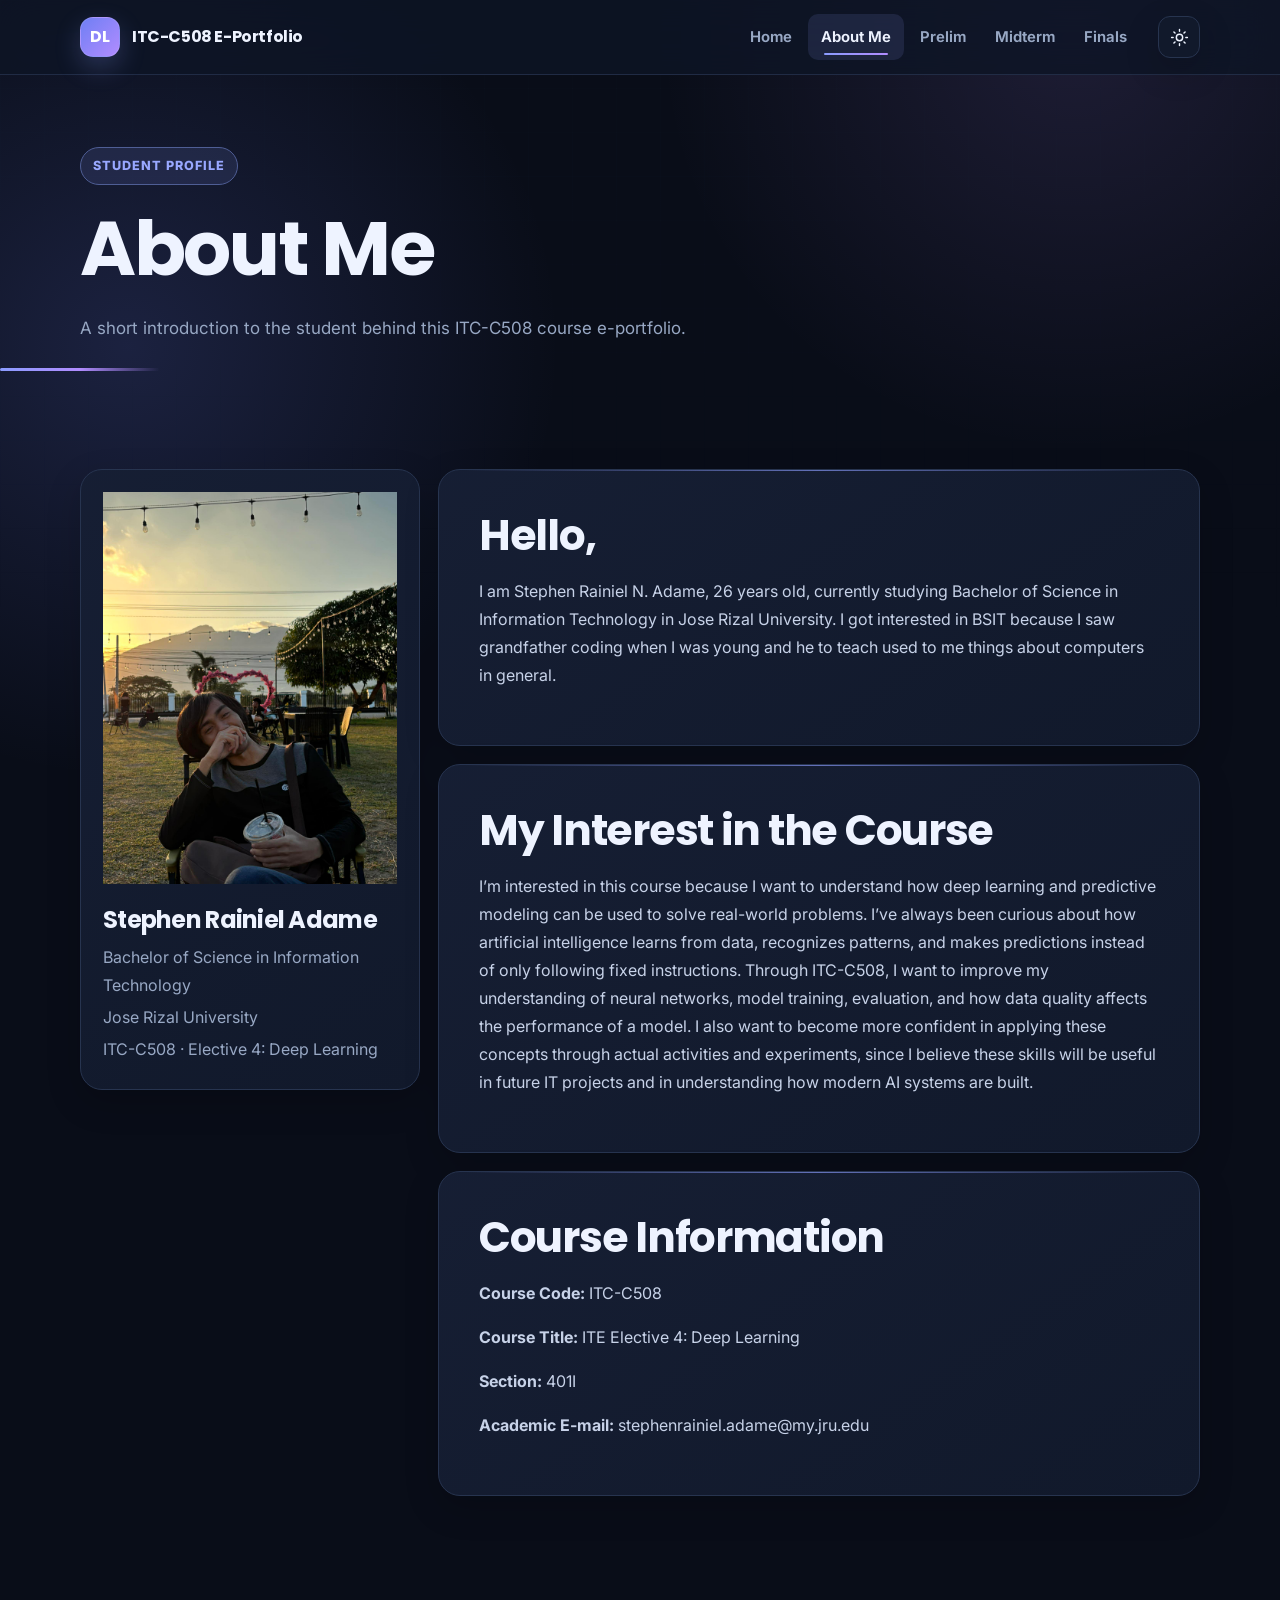
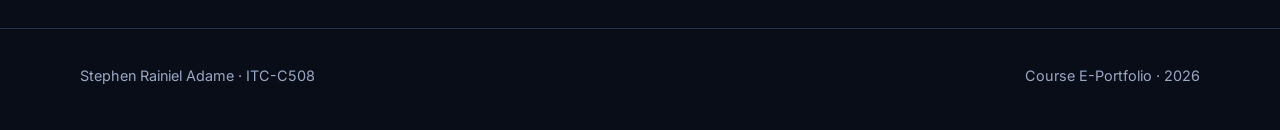
==== commit dcbf684b: "fix broken image link" ====
--- a/about.html
+++ b/about.html
@@ -37,7 +37,7 @@
   <section class="section">
     <div class="container about-grid">
       <aside class="profile-card">
-        <img class="profile-image" src="assets/stephen.jpg" alt="Profile picture of Stephen Rainiel Adame">
+        <img class="profile-image" src="assets/images/stephen.jpg" alt="Profile picture of Stephen Rainiel Adame">
         <div class="profile-meta">
           <h2>Stephen Rainiel Adame</h2>
           <p>Bachelor of Science in Information Technology</p>
